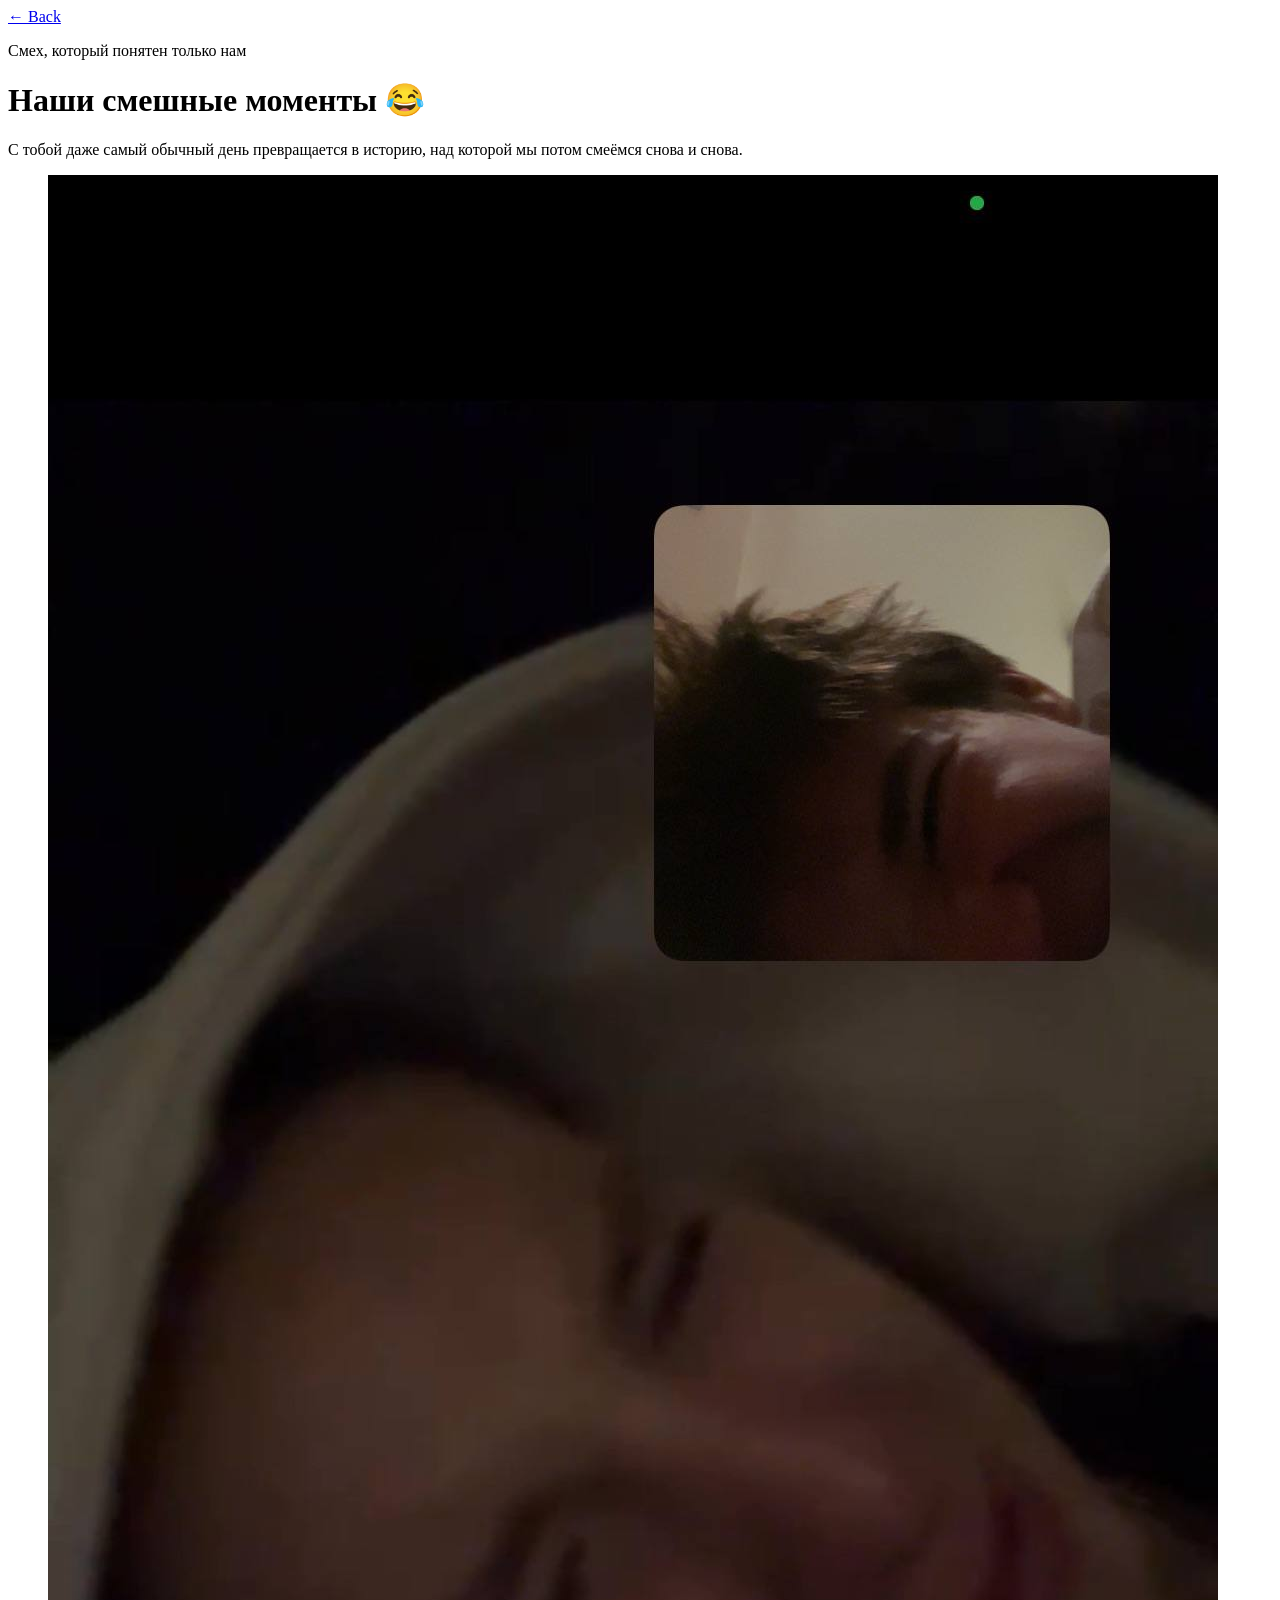
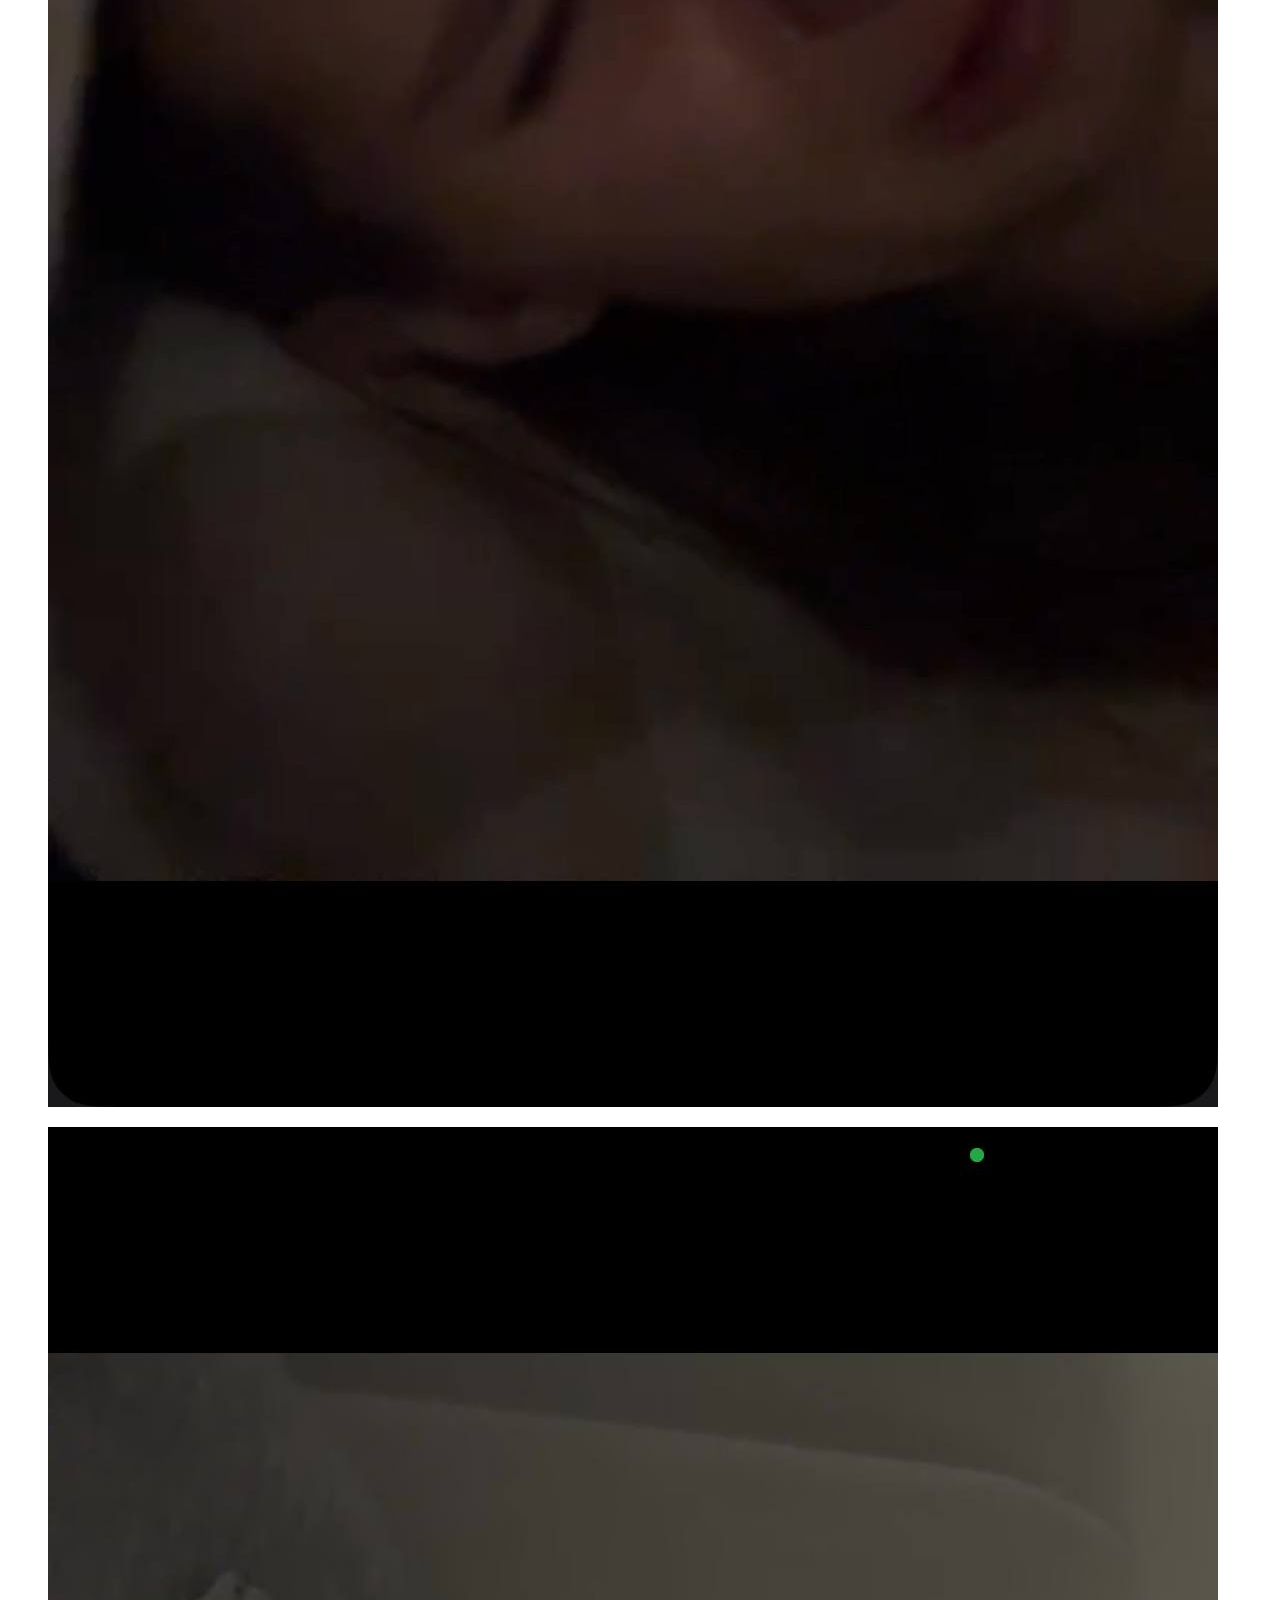
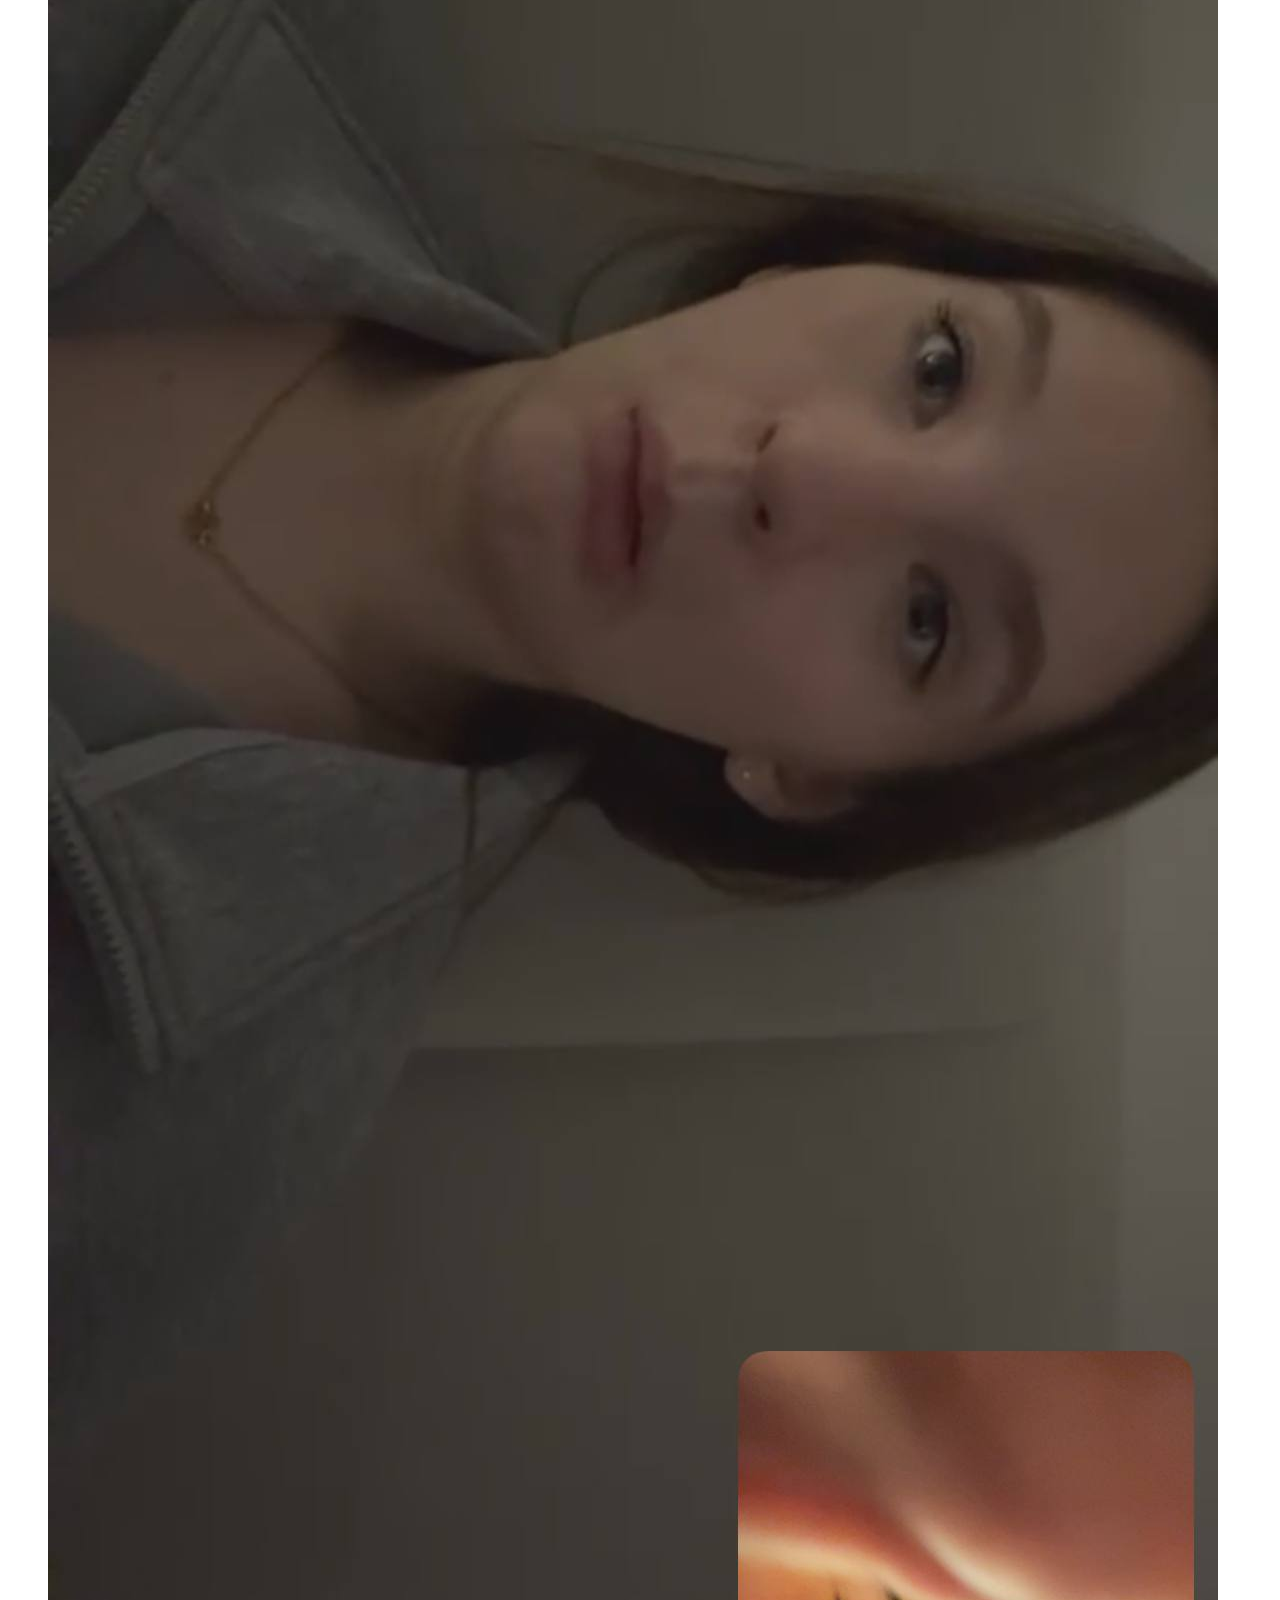
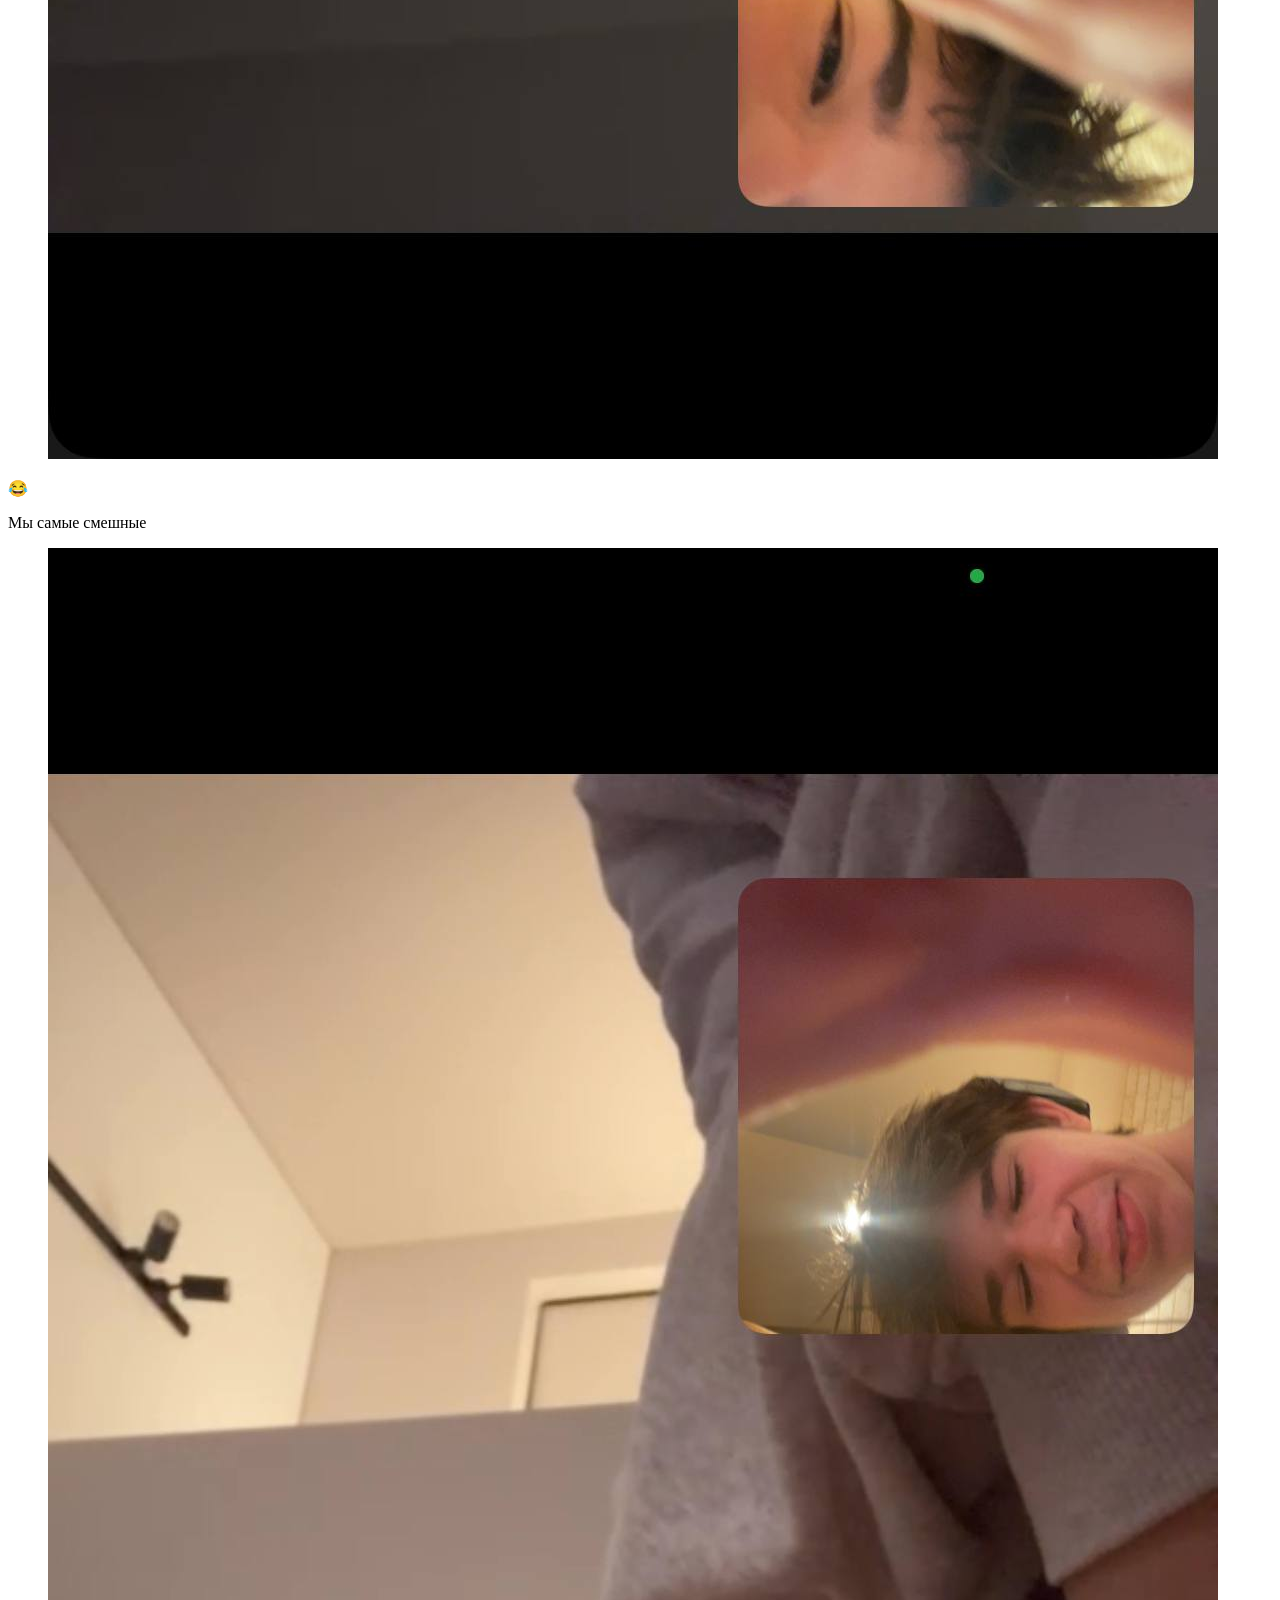
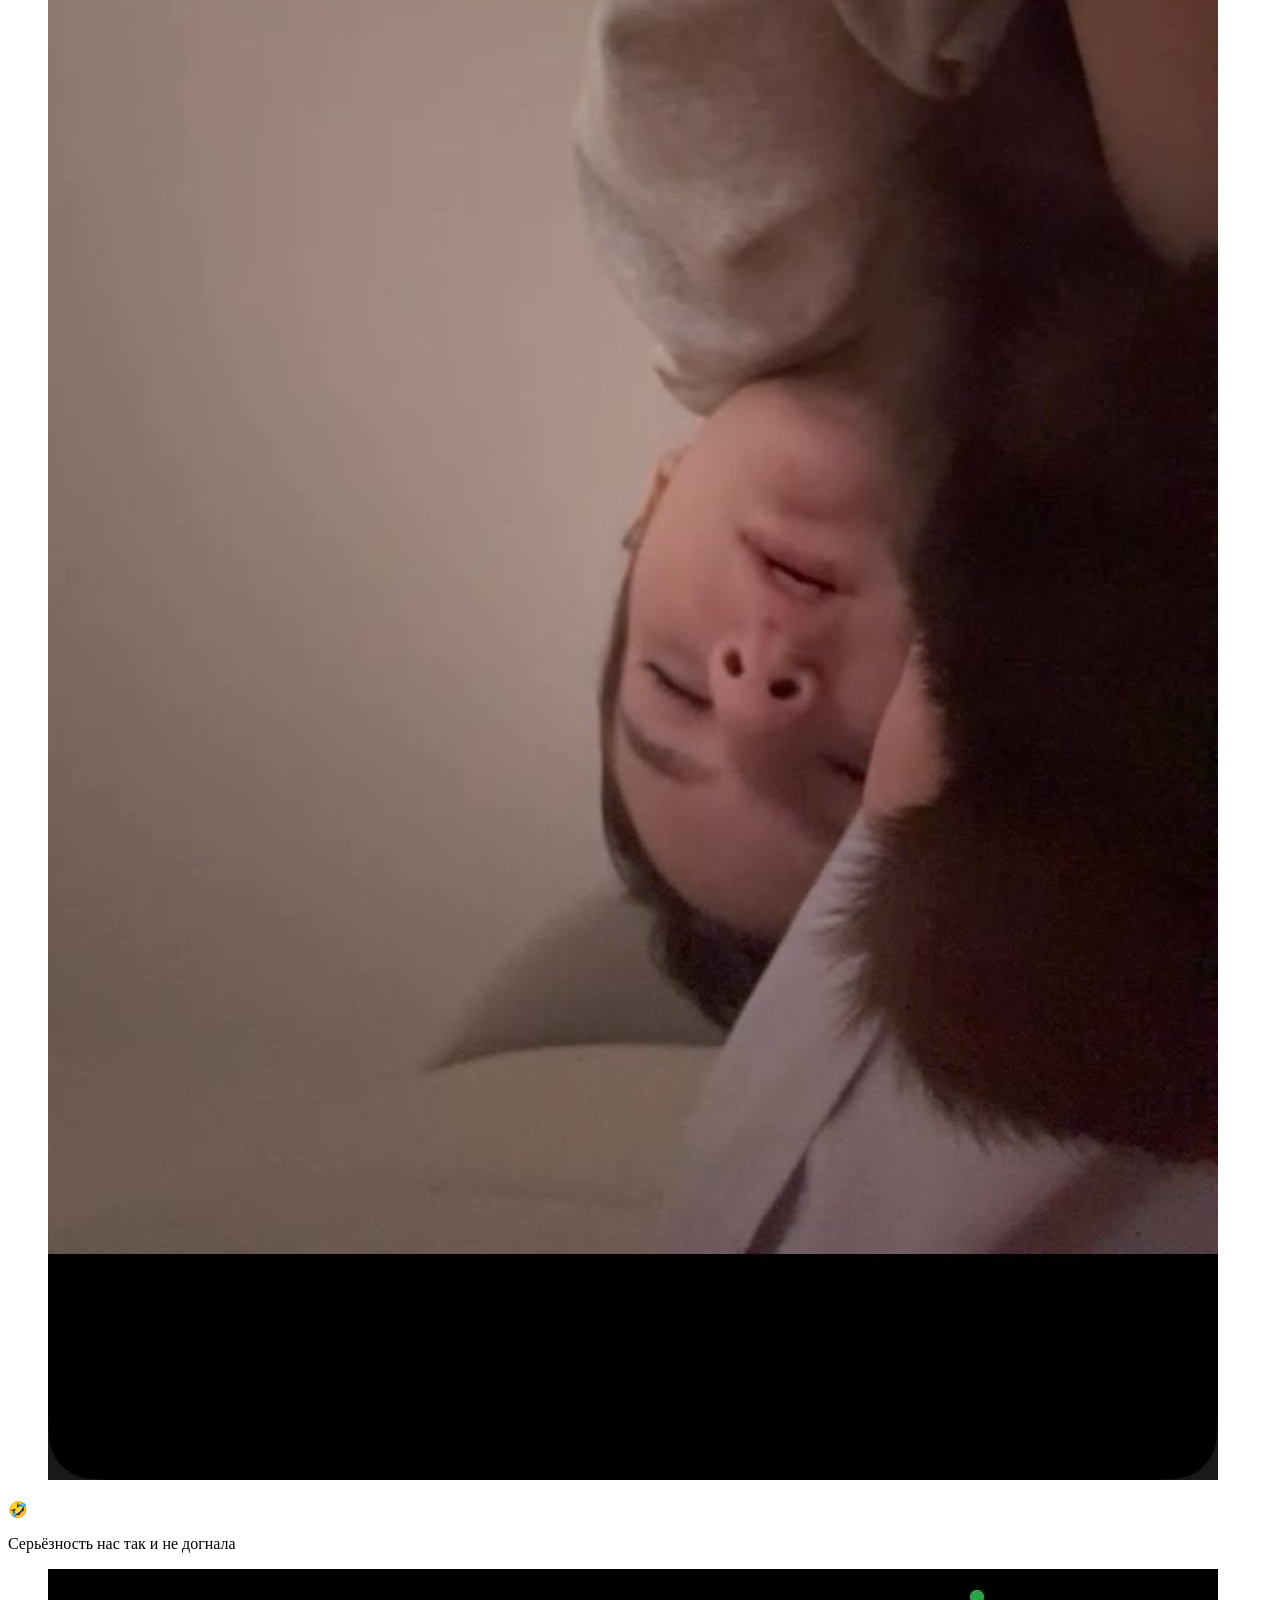
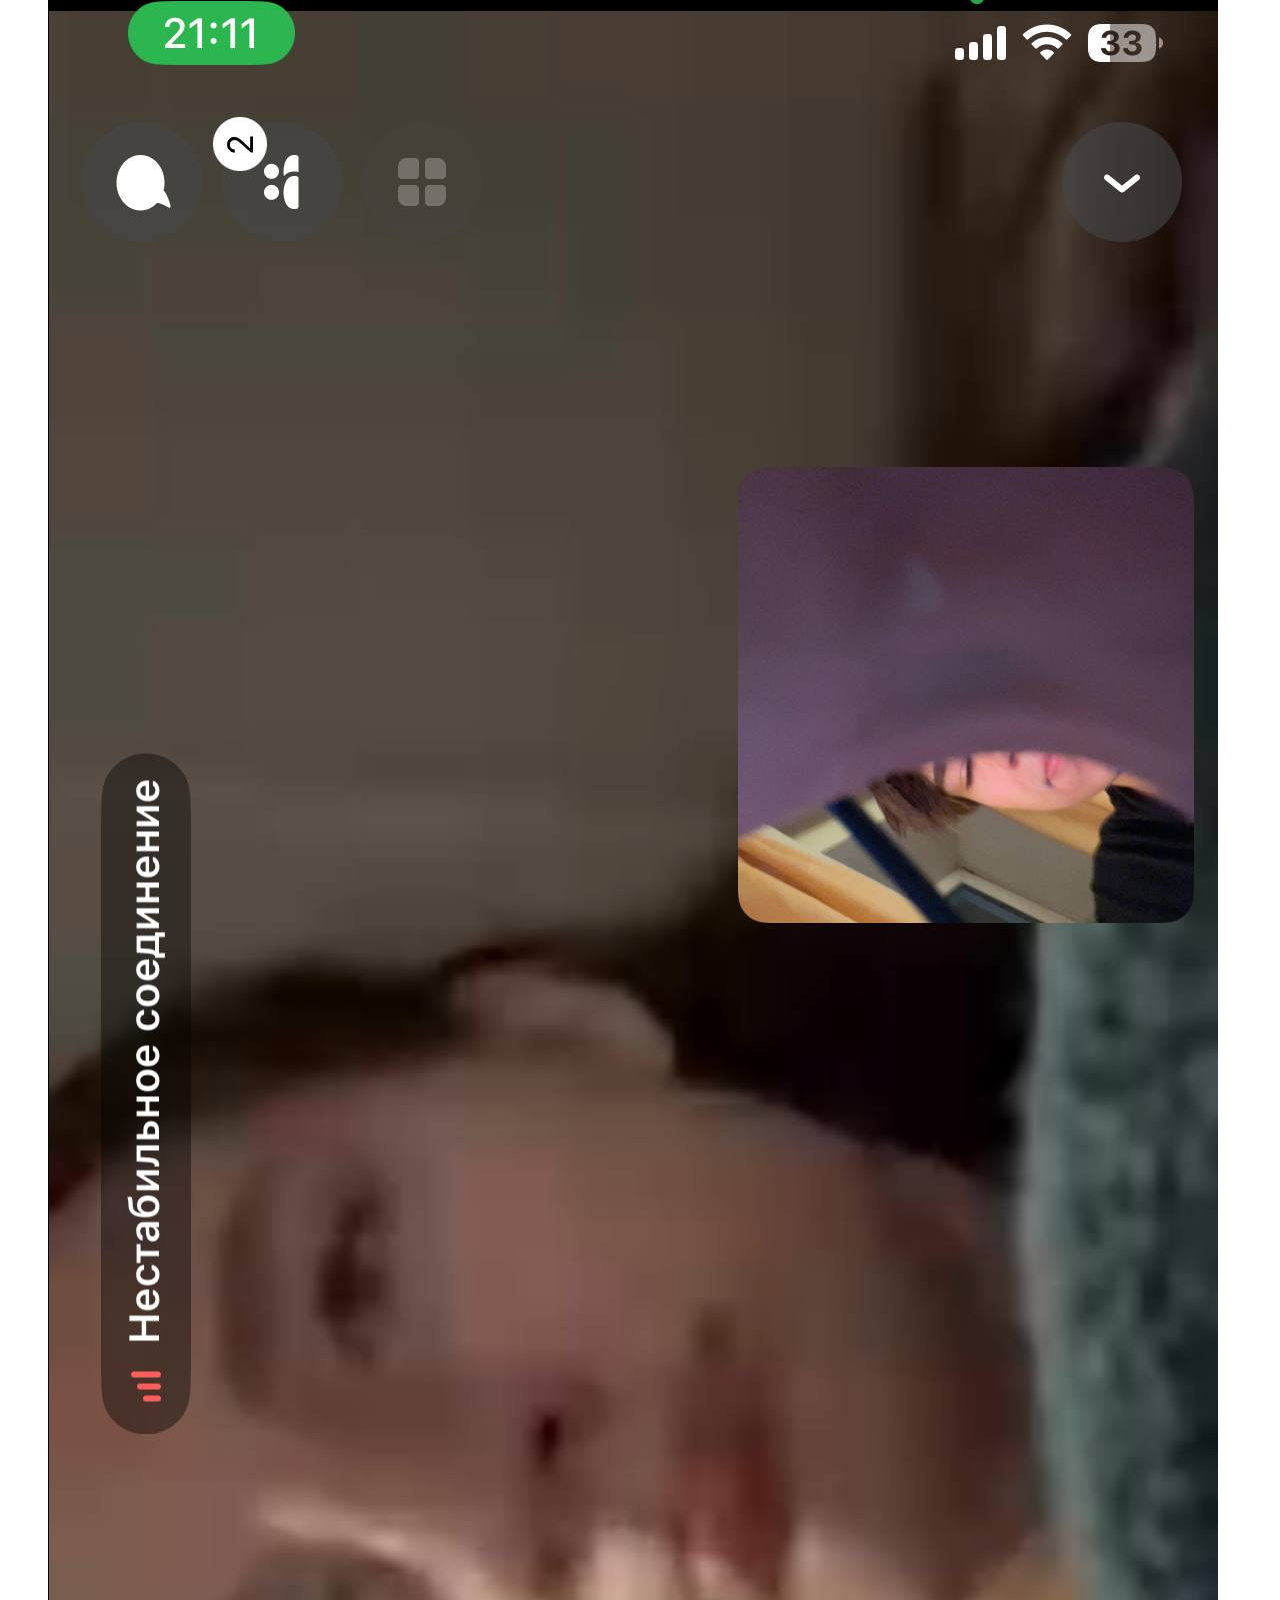
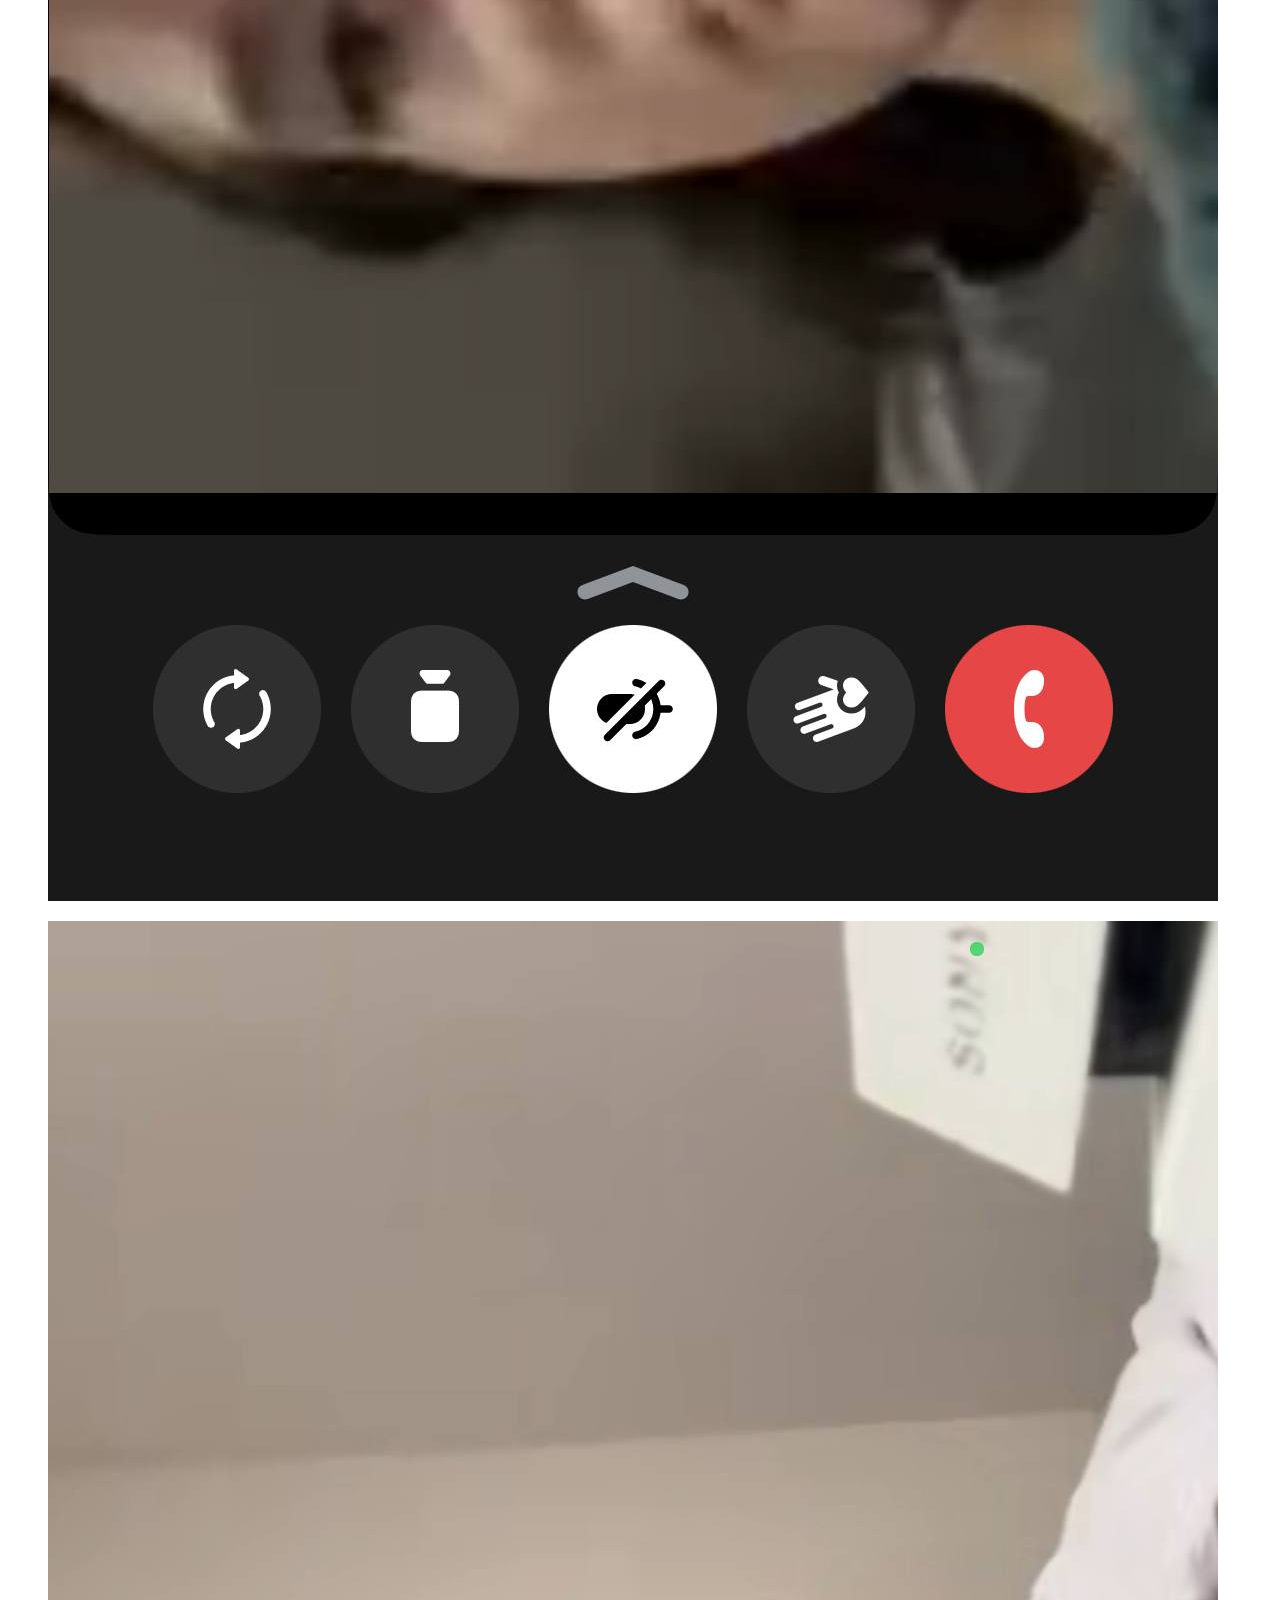
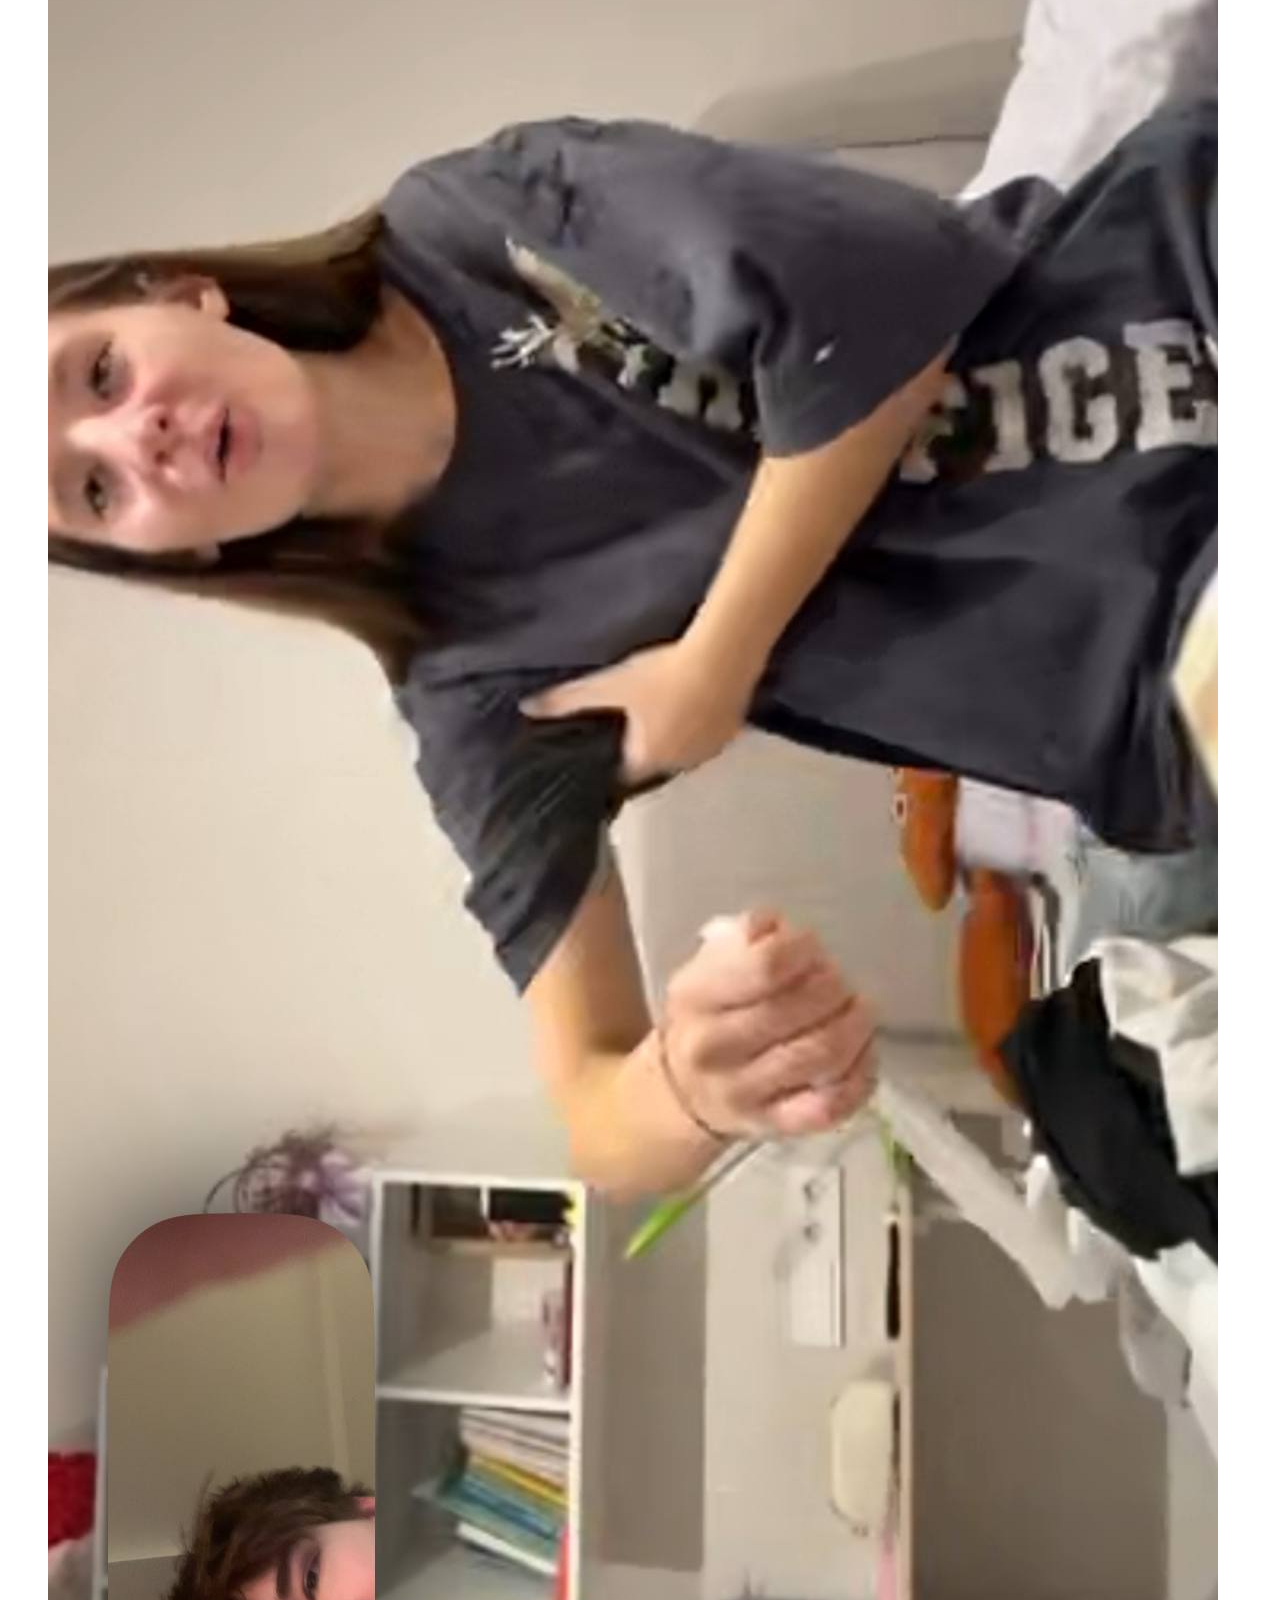
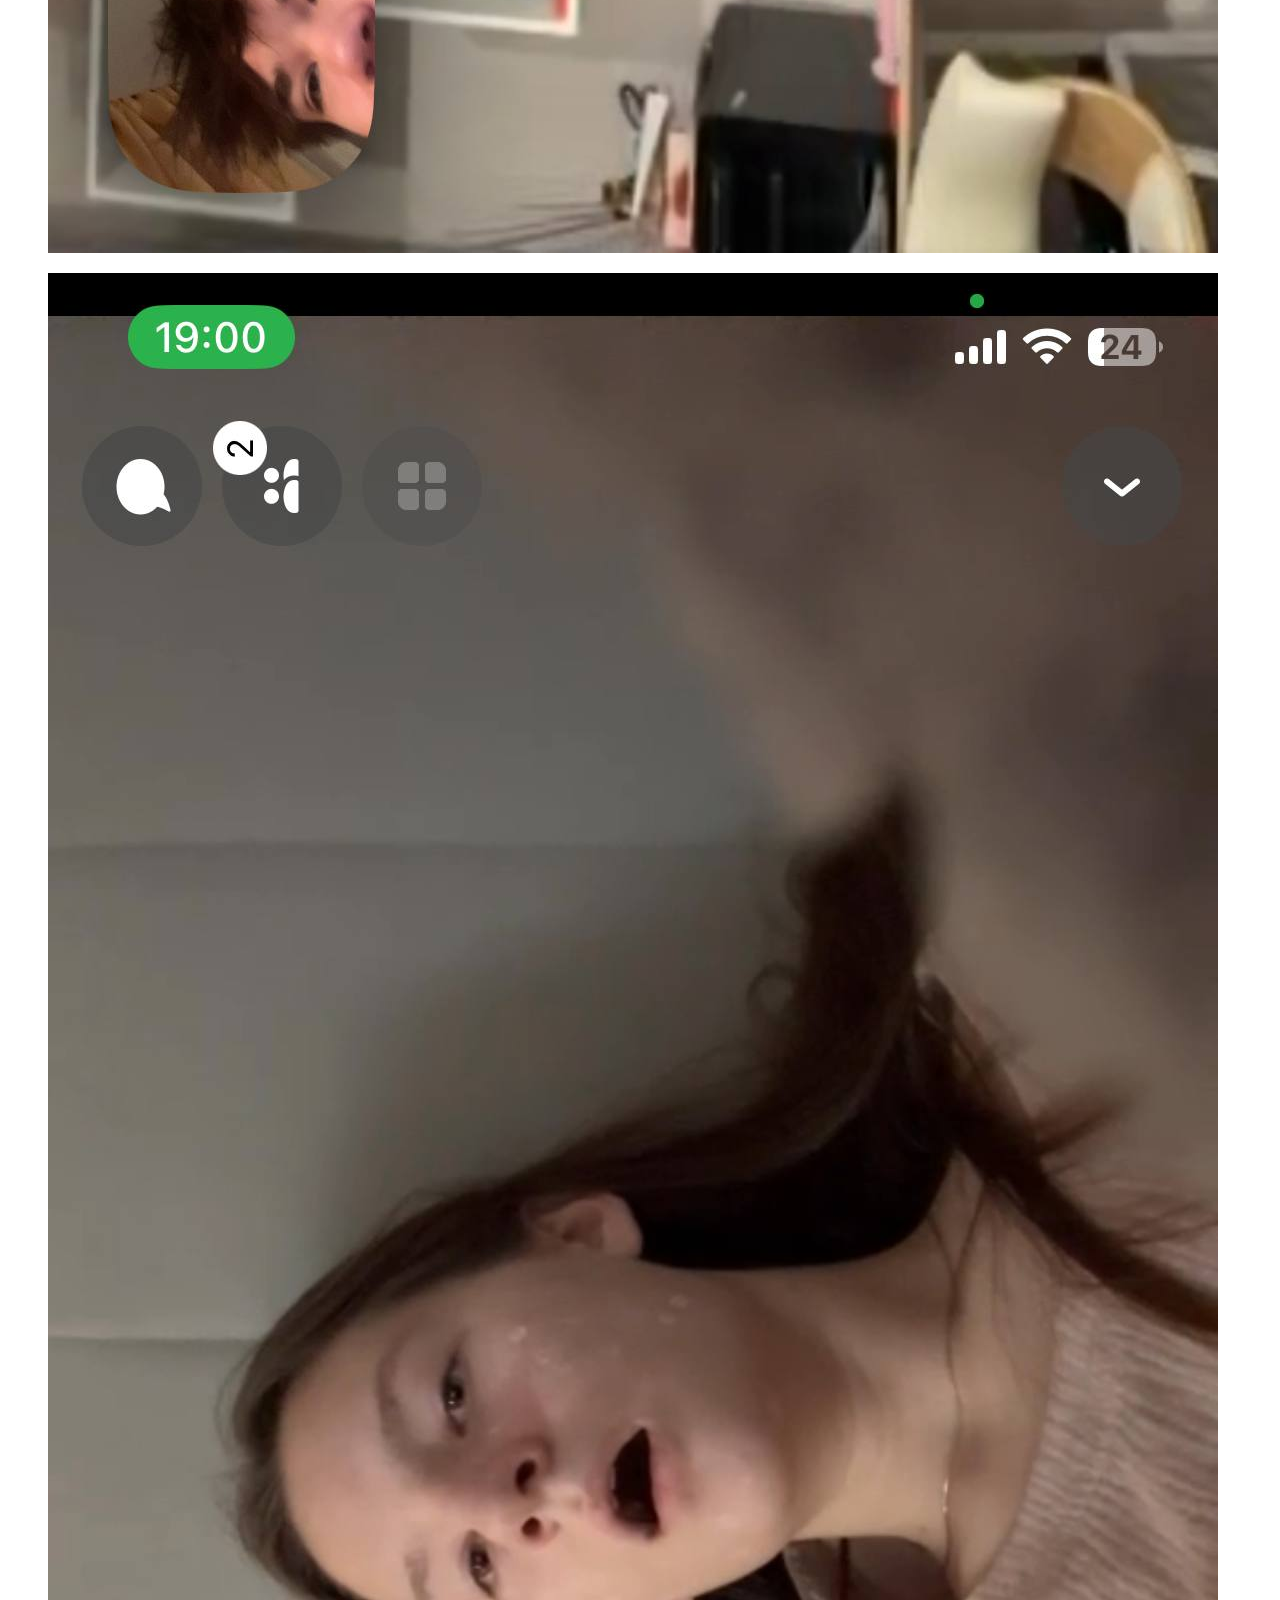
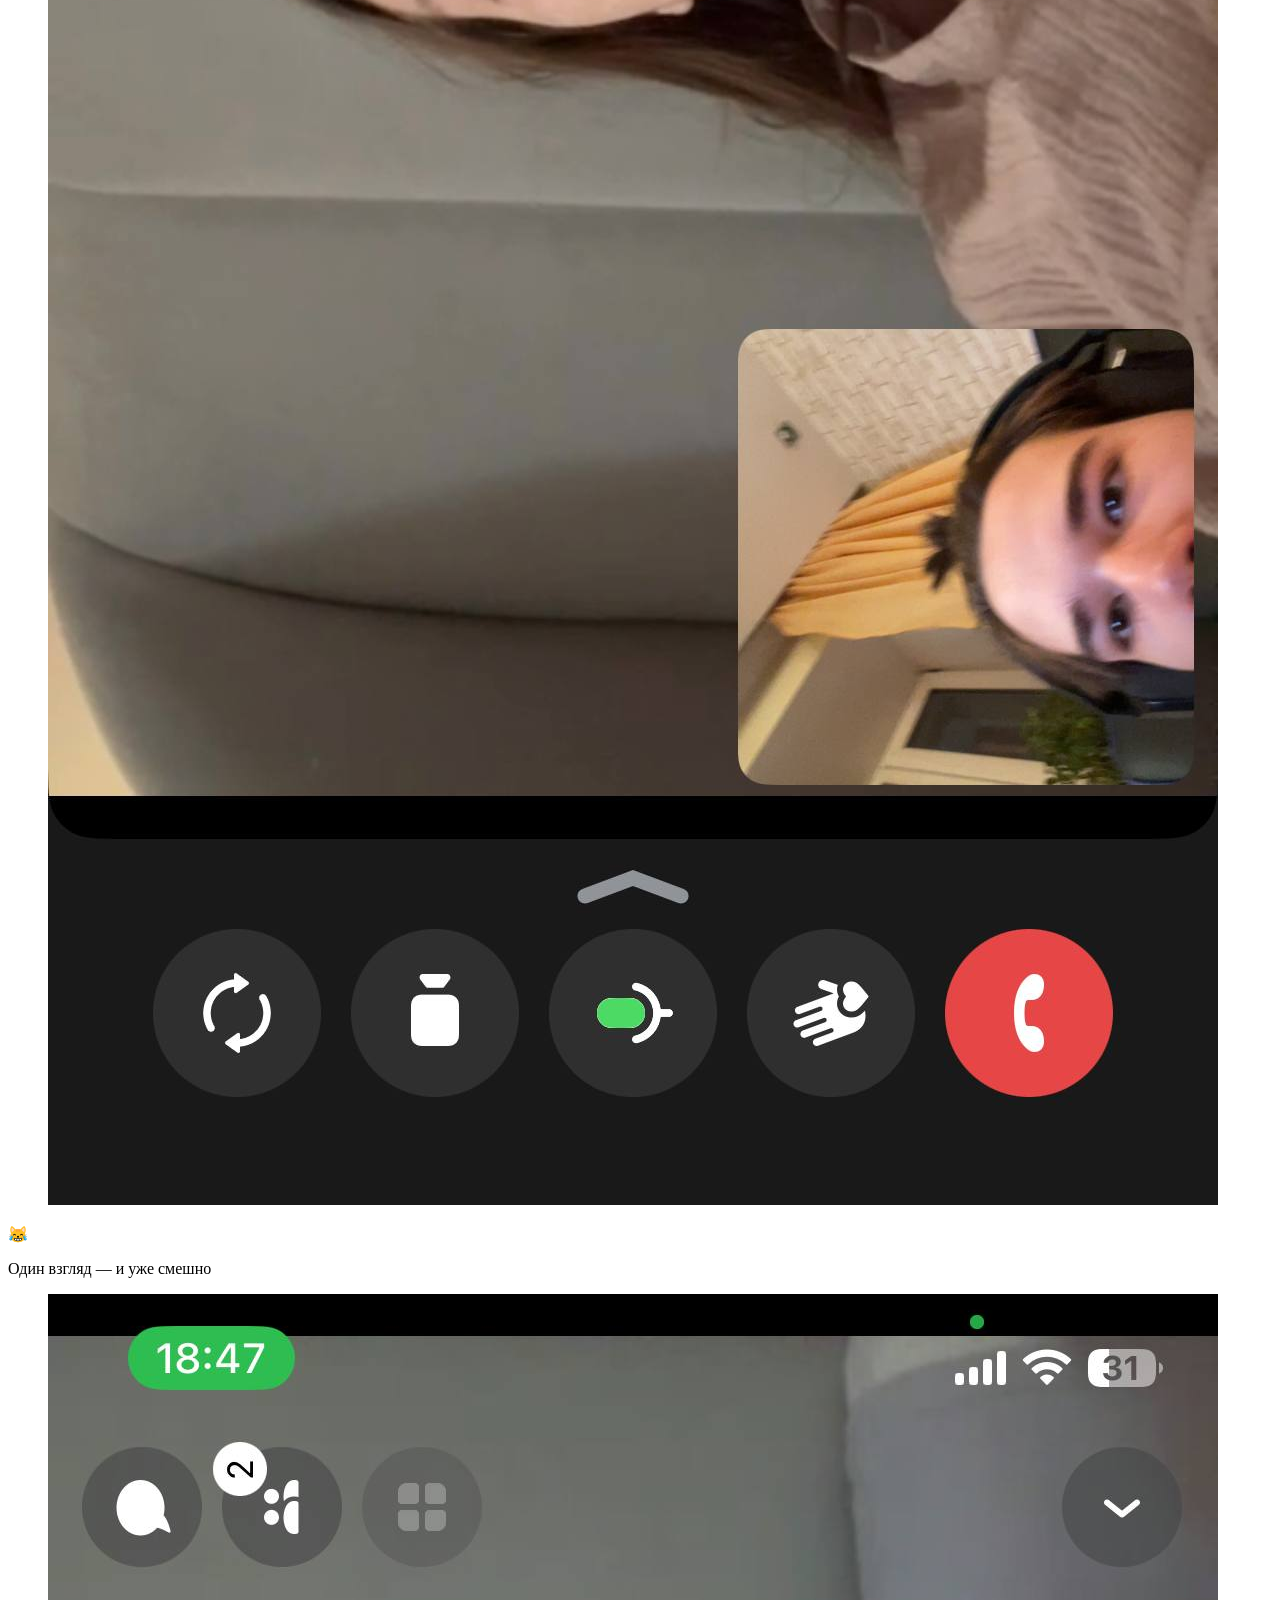
==== funny.html @ d036894e "Add funny moments page" ====
<!DOCTYPE html>
<html lang="ru">
<head>
  <meta charset="UTF-8" />
  <meta name="viewport" content="width=device-width, initial-scale=1.0" />
  <title>Наши смешные моменты 😂</title>
  <link rel="stylesheet" href="funny.css" />
</head>
<body>
  <a class="back-button" href="history.html" aria-label="Вернуться к нашей истории">← Back</a>

  <main class="funny-page">
    <header class="hero">
      <p class="eyebrow">Смех, который понятен только нам</p>
      <h1>Наши смешные моменты 😂</h1>
      <p>С тобой даже самый обычный день превращается в историю, над которой мы потом смеёмся снова и снова.</p>
    </header>

    <section class="moments-grid" aria-label="Фотографии наших смешных моментов">
      <figure class="photo-card tilt-left"><div class="photo-frame"><img src="S1.jpg" alt="Наш смешной момент 1" loading="lazy" /></div></figure>
      <figure class="photo-card tilt-right"><div class="photo-frame"><img src="S2.jpg" alt="Наш смешной момент 2" loading="lazy" /></div></figure>
      <div class="laugh-note"><span aria-hidden="true">😂</span><p>Мы самые смешные</p></div>

      <figure class="photo-card"><div class="photo-frame"><img src="S3.jpg" alt="Наш смешной момент 3" loading="lazy" /></div></figure>
      <div class="laugh-note pink"><span aria-hidden="true">🤣</span><p>Серьёзность нас так и не догнала</p></div>
      <figure class="photo-card tilt-left"><div class="photo-frame"><img src="S4.jpg" alt="Наш смешной момент 4" loading="lazy" /></div></figure>

      <figure class="photo-card tilt-right"><div class="photo-frame"><img src="S5.jpg" alt="Наш смешной момент 5" loading="lazy" /></div></figure>
      <figure class="photo-card"><div class="photo-frame"><img src="S6.jpg" alt="Наш смешной момент 6" loading="lazy" /></div></figure>
      <div class="laugh-note"><span aria-hidden="true">😹</span><p>Один взгляд — и уже смешно</p></div>

      <figure class="photo-card tilt-left"><div class="photo-frame"><img src="S7.jpg" alt="Наш смешной момент 7" loading="lazy" /></div></figure>
      <div class="laugh-note pink"><span aria-hidden="true">😂</span><p>Наш талант — превращать всё в прикол</p></div>
      <figure class="photo-card tilt-right"><div class="photo-frame"><img src="S8.jpg" alt="Наш смешной момент 8" loading="lazy" /></div></figure>

      <figure class="photo-card"><div class="photo-frame"><img src="S9.jpg" alt="Наш смешной момент 9" loading="lazy" /></div></figure>
      <figure class="photo-card tilt-left"><div class="photo-frame"><img src="S10.jpg" alt="Наш смешной момент 10" loading="lazy" /></div></figure>
      <div class="laugh-note"><span aria-hidden="true">🤣</span><p>Вместе смеяться ещё веселее</p></div>

      <figure class="photo-card tilt-right"><div class="photo-frame"><img src="S11.jpg" alt="Наш смешной момент 11" loading="lazy" /></div></figure>
      <div class="laugh-note pink"><span aria-hidden="true">😄</span><p>Нормальные фотографии? Не слышали</p></div>
      <figure class="photo-card"><div class="photo-frame"><img src="S12.jpg" alt="Наш смешной момент 12" loading="lazy" /></div></figure>

      <figure class="photo-card tilt-left"><div class="photo-frame"><img src="S13.jpg" alt="Наш смешной момент 13" loading="lazy" /></div></figure>
      <figure class="photo-card tilt-right"><div class="photo-frame"><img src="S14.jpg" alt="Наш смешной момент 14" loading="lazy" /></div></figure>
      <div class="laugh-note final-note"><span aria-hidden="true">🥰</span><p>С тобой каждый день веселее</p></div>
    </section>
  </main>
</body>
</html>
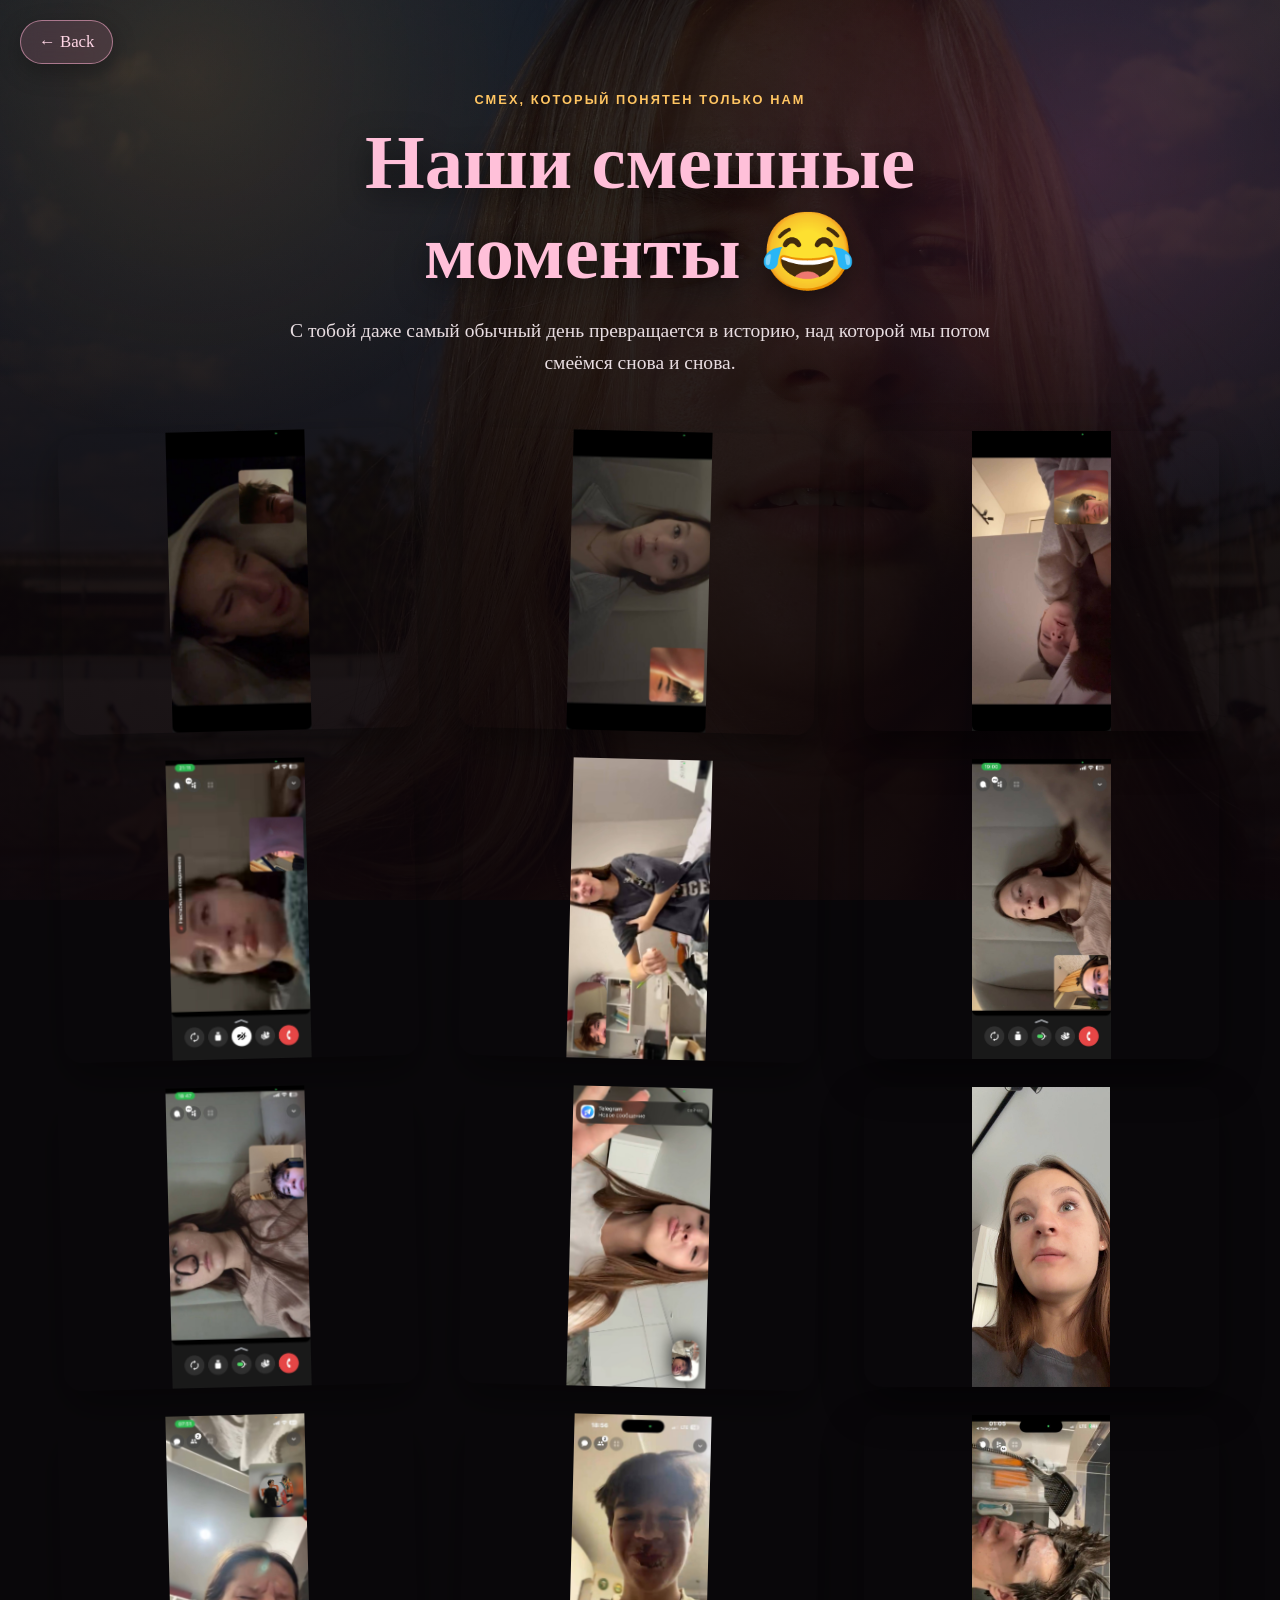
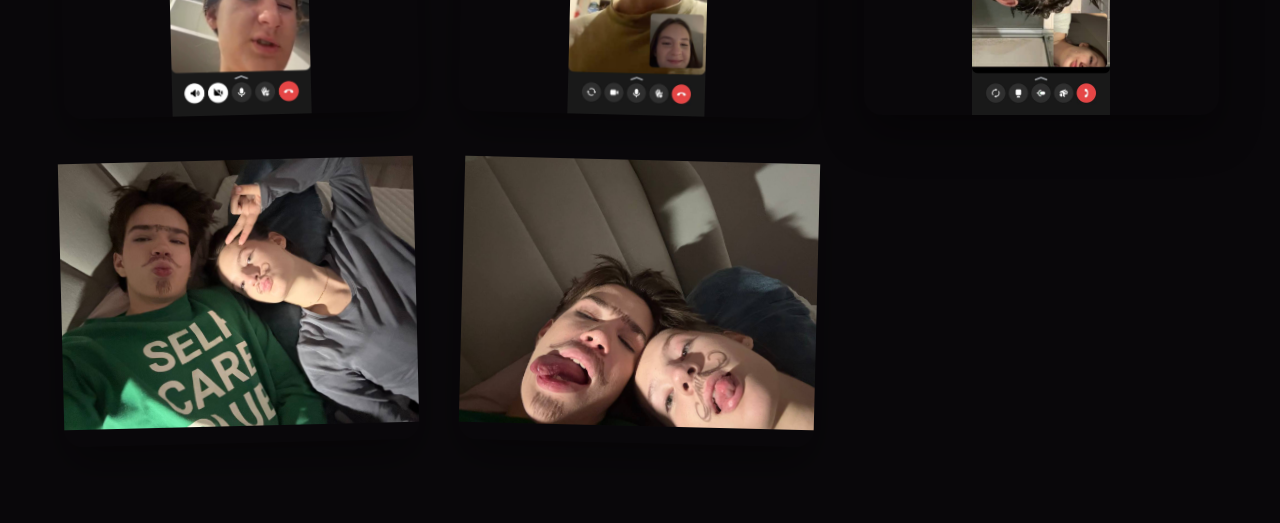
==== commit 0587235c: "Remove emojis and captions from funny gallery" ====
--- a/funny.html
+++ b/funny.html
@@ -19,31 +19,24 @@
     <section class="moments-grid" aria-label="Фотографии наших смешных моментов">
       <figure class="photo-card tilt-left"><div class="photo-frame"><img src="S1.jpg" alt="Наш смешной момент 1" loading="lazy" /></div></figure>
       <figure class="photo-card tilt-right"><div class="photo-frame"><img src="S2.jpg" alt="Наш смешной момент 2" loading="lazy" /></div></figure>
-      <div class="laugh-note"><span aria-hidden="true">😂</span><p>Мы самые смешные</p></div>
 
       <figure class="photo-card"><div class="photo-frame"><img src="S3.jpg" alt="Наш смешной момент 3" loading="lazy" /></div></figure>
-      <div class="laugh-note pink"><span aria-hidden="true">🤣</span><p>Серьёзность нас так и не догнала</p></div>
       <figure class="photo-card tilt-left"><div class="photo-frame"><img src="S4.jpg" alt="Наш смешной момент 4" loading="lazy" /></div></figure>
 
       <figure class="photo-card tilt-right"><div class="photo-frame"><img src="S5.jpg" alt="Наш смешной момент 5" loading="lazy" /></div></figure>
       <figure class="photo-card"><div class="photo-frame"><img src="S6.jpg" alt="Наш смешной момент 6" loading="lazy" /></div></figure>
-      <div class="laugh-note"><span aria-hidden="true">😹</span><p>Один взгляд — и уже смешно</p></div>
 
       <figure class="photo-card tilt-left"><div class="photo-frame"><img src="S7.jpg" alt="Наш смешной момент 7" loading="lazy" /></div></figure>
-      <div class="laugh-note pink"><span aria-hidden="true">😂</span><p>Наш талант — превращать всё в прикол</p></div>
       <figure class="photo-card tilt-right"><div class="photo-frame"><img src="S8.jpg" alt="Наш смешной момент 8" loading="lazy" /></div></figure>
 
       <figure class="photo-card"><div class="photo-frame"><img src="S9.jpg" alt="Наш смешной момент 9" loading="lazy" /></div></figure>
       <figure class="photo-card tilt-left"><div class="photo-frame"><img src="S10.jpg" alt="Наш смешной момент 10" loading="lazy" /></div></figure>
-      <div class="laugh-note"><span aria-hidden="true">🤣</span><p>Вместе смеяться ещё веселее</p></div>
 
       <figure class="photo-card tilt-right"><div class="photo-frame"><img src="S11.jpg" alt="Наш смешной момент 11" loading="lazy" /></div></figure>
-      <div class="laugh-note pink"><span aria-hidden="true">😄</span><p>Нормальные фотографии? Не слышали</p></div>
       <figure class="photo-card"><div class="photo-frame"><img src="S12.jpg" alt="Наш смешной момент 12" loading="lazy" /></div></figure>
 
       <figure class="photo-card tilt-left"><div class="photo-frame"><img src="S13.jpg" alt="Наш смешной момент 13" loading="lazy" /></div></figure>
       <figure class="photo-card tilt-right"><div class="photo-frame"><img src="S14.jpg" alt="Наш смешной момент 14" loading="lazy" /></div></figure>
-      <div class="laugh-note final-note"><span aria-hidden="true">🥰</span><p>С тобой каждый день веселее</p></div>
     </section>
   </main>
 </body>
--- a/funny.css
+++ b/funny.css
@@ -0,0 +1,106 @@
+*{box-sizing:border-box}
+
+:root{color-scheme:dark;--pink:#ff9fc4;--paper:#fff6f0}
+
+body{
+  margin:0;
+  min-width:320px;
+  min-height:100vh;
+  color:#fff;
+  font-family:Georgia,serif;
+  background:#09070a;
+}
+
+body::before{
+  content:"";
+  position:fixed;
+  inset:0;
+  z-index:-2;
+  background:
+    linear-gradient(rgba(8,6,8,.82),rgba(12,5,9,.96)),
+    url('./funny.jpg') center/cover no-repeat;
+}
+
+body::after{
+  content:"";
+  position:fixed;
+  inset:0;
+  z-index:-1;
+  background:
+    radial-gradient(circle at 15% 8%,rgba(255,185,80,.13),transparent 27%),
+    radial-gradient(circle at 85% 18%,rgba(255,105,168,.16),transparent 30%);
+  pointer-events:none;
+}
+
+.back-button{
+  position:fixed;
+  top:calc(20px + env(safe-area-inset-top));
+  left:calc(20px + env(safe-area-inset-left));
+  z-index:20;
+  display:inline-flex;
+  align-items:center;
+  min-height:44px;
+  padding:10px 18px;
+  color:#ffd6e6;
+  background:rgba(255,159,196,.14);
+  border:1px solid rgba(255,176,208,.55);
+  border-radius:999px;
+  box-shadow:0 8px 24px rgba(0,0,0,.28);
+  text-decoration:none;
+  font-size:1.05rem;
+  backdrop-filter:blur(10px);
+  -webkit-backdrop-filter:blur(10px);
+  transition:transform .25s ease,background .25s ease;
+}
+
+.back-button:hover{transform:translateY(-2px);background:rgba(255,159,196,.28)}
+.back-button:focus-visible{outline:2px solid #ffb0d0;outline-offset:4px}
+
+.funny-page{width:min(1180px,calc(100% - 36px));margin:auto;padding:92px 0 80px}
+
+.hero{max-width:820px;margin:0 auto 52px;text-align:center;animation:appear .9s ease both}
+.eyebrow{margin:0 0 12px;color:#ffc562;font:700 .8rem Arial,sans-serif;letter-spacing:.16em;text-transform:uppercase}
+h1{margin:0;color:#ffc0d9;font-size:clamp(2.45rem,6vw,4.8rem);text-shadow:0 8px 30px rgba(0,0,0,.55)}
+.hero>p:last-child{max-width:700px;margin:18px auto 0;color:#e8dde1;font-size:clamp(1rem,2.5vw,1.22rem);line-height:1.65}
+
+.moments-grid{
+  display:grid;
+  grid-template-columns:repeat(3,minmax(0,1fr));
+  align-items:center;
+  gap:28px 24px;
+}
+
+.photo-card{
+  width:100%;
+  max-width:355px;
+  margin:0 auto;
+  padding:0;
+  background:transparent;
+  border-radius:18px;
+  box-shadow:0 18px 42px rgba(0,0,0,.4);
+  transition:transform .3s ease,box-shadow .3s ease;
+  animation:appear .8s ease both;
+}
+
+.photo-card:hover{transform:translateY(-5px) rotate(0);box-shadow:0 24px 50px rgba(0,0,0,.52)}
+.photo-frame{display:flex;align-items:center;justify-content:center;width:100%;height:300px;overflow:hidden;background:transparent;border-radius:18px}
+.photo-frame img{display:block;width:100%;height:100%;object-fit:contain}
+.tilt-left{transform:rotate(-1.4deg)}
+.tilt-right{transform:rotate(1.4deg)}
+
+@keyframes appear{from{opacity:0;transform:translateY(22px)}to{opacity:1}}
+
+@media(max-width:900px){
+  .moments-grid{grid-template-columns:repeat(2,minmax(0,1fr))}
+}
+
+@media(max-width:620px){
+  .back-button{top:calc(12px + env(safe-area-inset-top));left:calc(12px + env(safe-area-inset-left));min-height:40px;padding:8px 14px;font-size:.95rem}
+  .funny-page{width:min(100% - 24px,430px);padding-top:82px}
+  .hero{margin-bottom:36px}
+  .moments-grid{grid-template-columns:1fr;gap:20px}
+  .photo-card{max-width:340px;transform:none}
+  .photo-frame{height:280px}
+}
+
+@media(prefers-reduced-motion:reduce){*,*::before,*::after{animation-duration:.01ms!important;transition-duration:.01ms!important}}
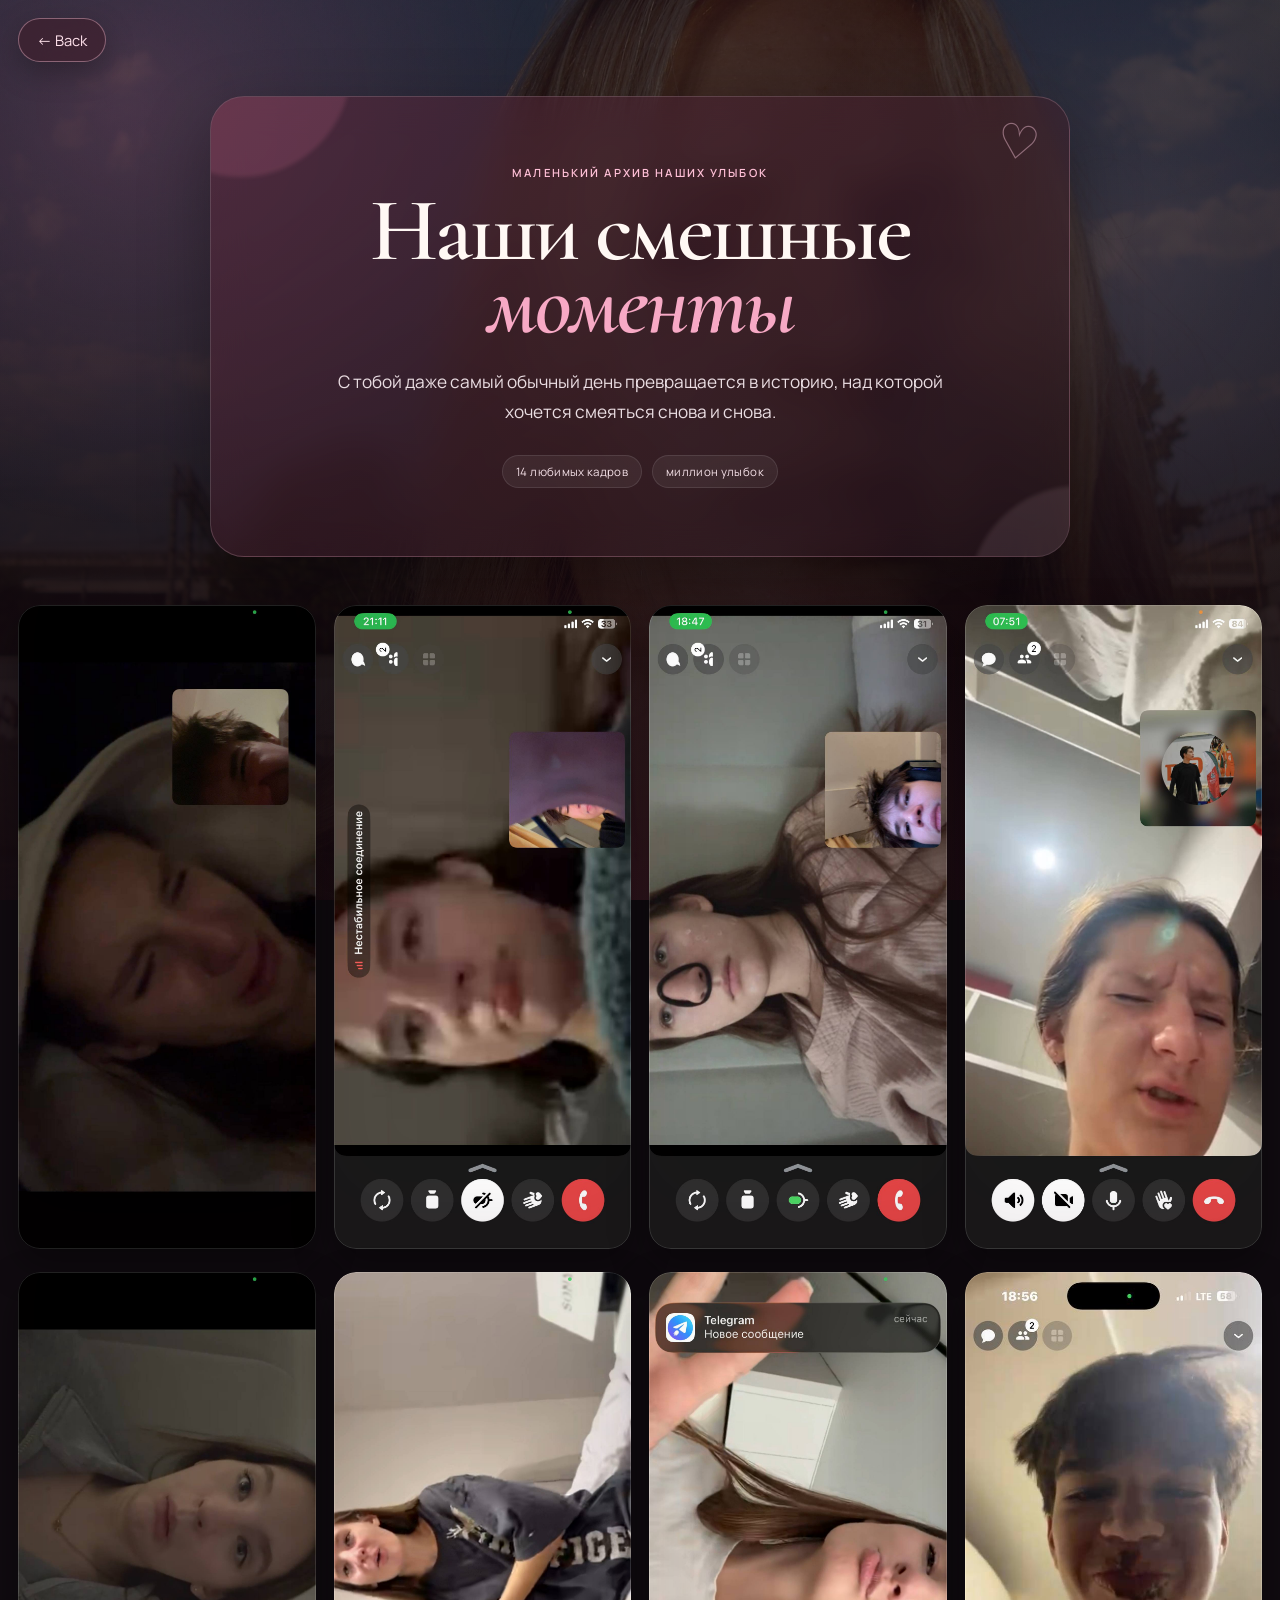
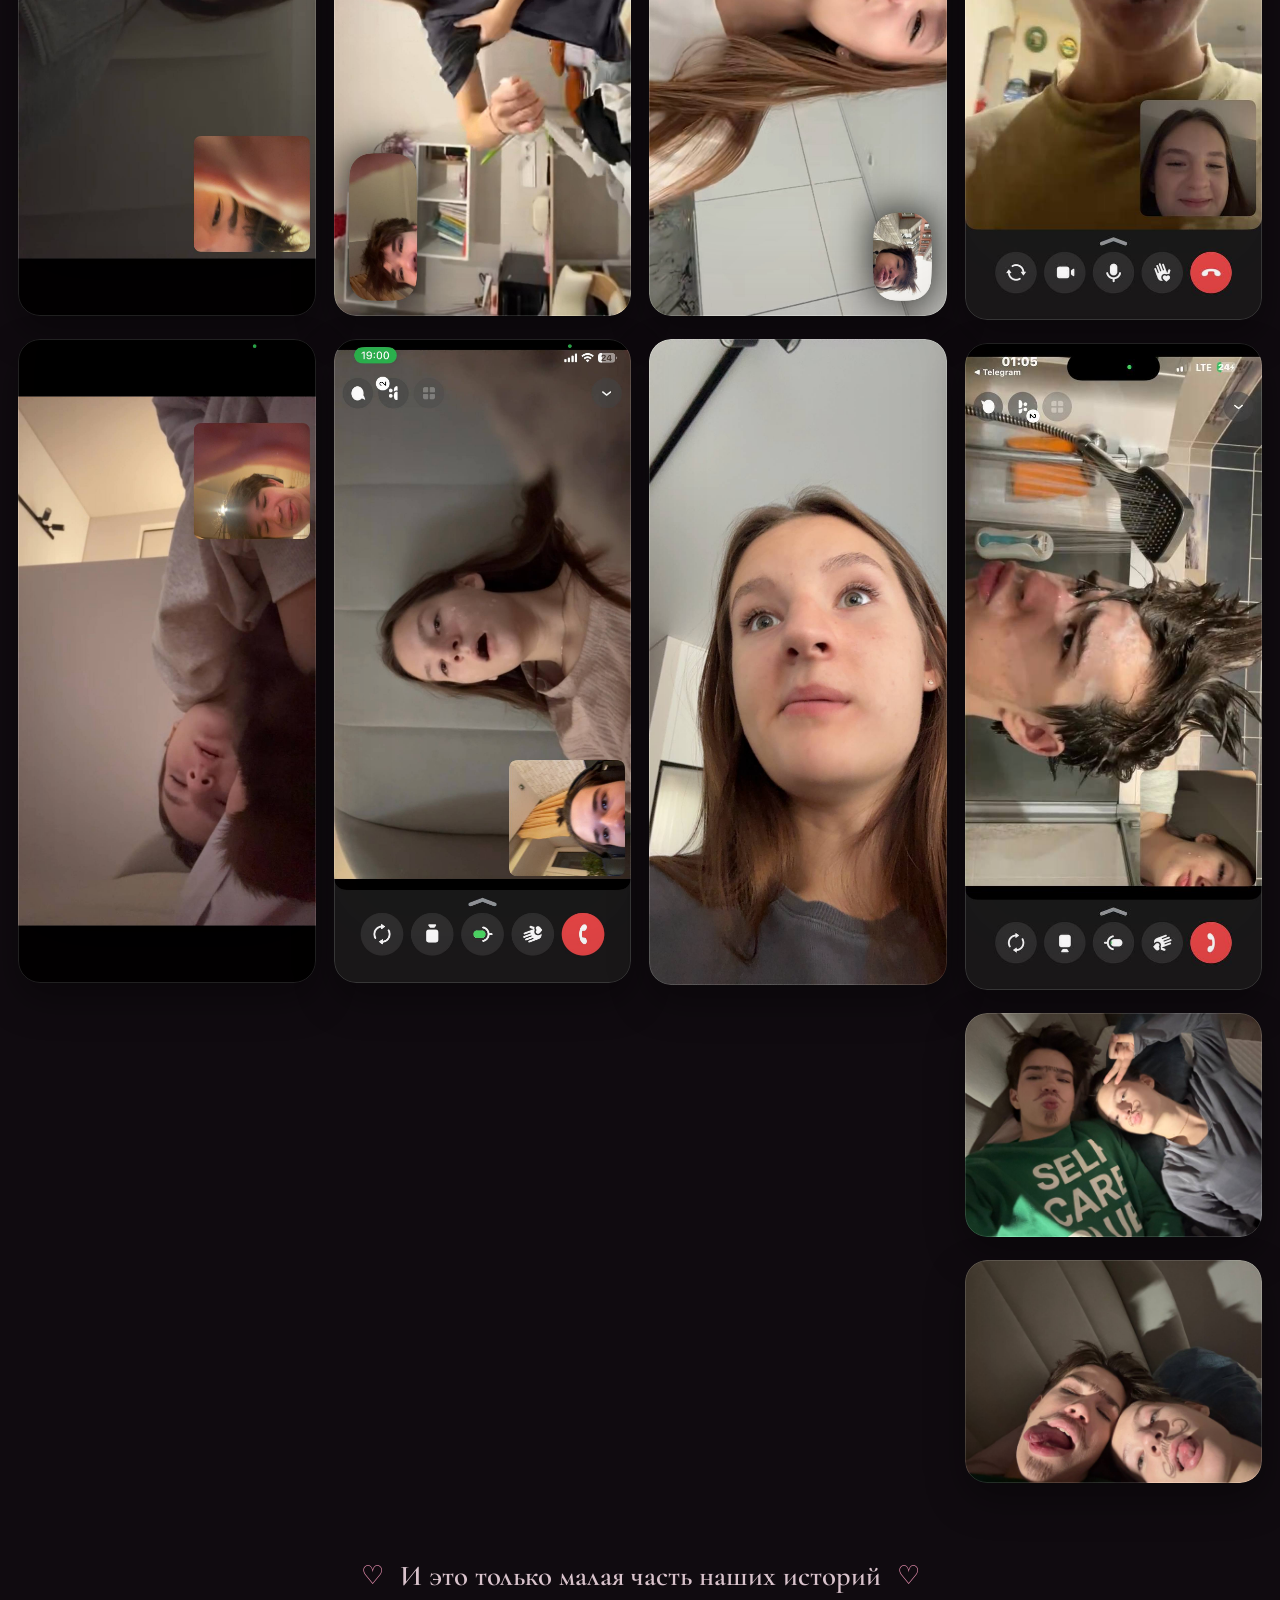
==== commit e688273c: "Обновить дизайн страницы смешных моментов" ====
--- a/funny.html
+++ b/funny.html
@@ -7,37 +7,49 @@
   <link rel="stylesheet" href="funny.css" />
 </head>
 <body>
+  <!-- Vercel redeploy: clean funny gallery -->
   <a class="back-button" href="history.html" aria-label="Вернуться к нашей истории">← Back</a>
 
   <main class="funny-page">
     <header class="hero">
-      <p class="eyebrow">Смех, который понятен только нам</p>
-      <h1>Наши смешные моменты 😂</h1>
-      <p>С тобой даже самый обычный день превращается в историю, над которой мы потом смеёмся снова и снова.</p>
+      <span class="hero-heart" aria-hidden="true">♡</span>
+      <p class="eyebrow">маленький архив наших улыбок</p>
+      <h1>Наши смешные<br /><em>моменты</em></h1>
+      <p class="hero-text">С тобой даже самый обычный день превращается в историю, над которой хочется смеяться снова и снова.</p>
+      <div class="hero-tags" aria-label="О нашей галерее">
+        <span>14 любимых кадров</span>
+        <span>миллион улыбок</span>
+      </div>
     </header>
 
     <section class="moments-grid" aria-label="Фотографии наших смешных моментов">
-      <figure class="photo-card tilt-left"><div class="photo-frame"><img src="S1.jpg" alt="Наш смешной момент 1" loading="lazy" /></div></figure>
-      <figure class="photo-card tilt-right"><div class="photo-frame"><img src="S2.jpg" alt="Наш смешной момент 2" loading="lazy" /></div></figure>
+      <figure class="photo-card"><img src="S1.jpg" alt="Наш смешной момент 1" loading="lazy" /></figure>
+      <figure class="photo-card"><img src="S2.jpg" alt="Наш смешной момент 2" loading="lazy" /></figure>
 
-      <figure class="photo-card"><div class="photo-frame"><img src="S3.jpg" alt="Наш смешной момент 3" loading="lazy" /></div></figure>
-      <figure class="photo-card tilt-left"><div class="photo-frame"><img src="S4.jpg" alt="Наш смешной момент 4" loading="lazy" /></div></figure>
+      <figure class="photo-card"><img src="S3.jpg" alt="Наш смешной момент 3" loading="lazy" /></figure>
+      <figure class="photo-card"><img src="S4.jpg" alt="Наш смешной момент 4" loading="lazy" /></figure>
 
-      <figure class="photo-card tilt-right"><div class="photo-frame"><img src="S5.jpg" alt="Наш смешной момент 5" loading="lazy" /></div></figure>
-      <figure class="photo-card"><div class="photo-frame"><img src="S6.jpg" alt="Наш смешной момент 6" loading="lazy" /></div></figure>
+      <figure class="photo-card"><img src="S5.jpg" alt="Наш смешной момент 5" loading="lazy" /></figure>
+      <figure class="photo-card"><img src="S6.jpg" alt="Наш смешной момент 6" loading="lazy" /></figure>
 
-      <figure class="photo-card tilt-left"><div class="photo-frame"><img src="S7.jpg" alt="Наш смешной момент 7" loading="lazy" /></div></figure>
-      <figure class="photo-card tilt-right"><div class="photo-frame"><img src="S8.jpg" alt="Наш смешной момент 8" loading="lazy" /></div></figure>
+      <figure class="photo-card"><img src="S7.jpg" alt="Наш смешной момент 7" loading="lazy" /></figure>
+      <figure class="photo-card"><img src="S8.jpg" alt="Наш смешной момент 8" loading="lazy" /></figure>
 
-      <figure class="photo-card"><div class="photo-frame"><img src="S9.jpg" alt="Наш смешной момент 9" loading="lazy" /></div></figure>
-      <figure class="photo-card tilt-left"><div class="photo-frame"><img src="S10.jpg" alt="Наш смешной момент 10" loading="lazy" /></div></figure>
+      <figure class="photo-card"><img src="S9.jpg" alt="Наш смешной момент 9" loading="lazy" /></figure>
+      <figure class="photo-card"><img src="S10.jpg" alt="Наш смешной момент 10" loading="lazy" /></figure>
 
-      <figure class="photo-card tilt-right"><div class="photo-frame"><img src="S11.jpg" alt="Наш смешной момент 11" loading="lazy" /></div></figure>
-      <figure class="photo-card"><div class="photo-frame"><img src="S12.jpg" alt="Наш смешной момент 12" loading="lazy" /></div></figure>
+      <figure class="photo-card"><img src="S11.jpg" alt="Наш смешной момент 11" loading="lazy" /></figure>
+      <figure class="photo-card"><img src="S12.jpg" alt="Наш смешной момент 12" loading="lazy" /></figure>
 
-      <figure class="photo-card tilt-left"><div class="photo-frame"><img src="S13.jpg" alt="Наш смешной момент 13" loading="lazy" /></div></figure>
-      <figure class="photo-card tilt-right"><div class="photo-frame"><img src="S14.jpg" alt="Наш смешной момент 14" loading="lazy" /></div></figure>
+      <figure class="photo-card"><img src="S13.jpg" alt="Наш смешной момент 13" loading="lazy" /></figure>
+      <figure class="photo-card"><img src="S14.jpg" alt="Наш смешной момент 14" loading="lazy" /></figure>
     </section>
+
+    <footer class="gallery-footer">
+      <span aria-hidden="true">♡</span>
+      <p>И это только малая часть наших историй</p>
+      <span aria-hidden="true">♡</span>
+    </footer>
   </main>
 </body>
 </html>
--- a/funny.css
+++ b/funny.css
@@ -1,14 +1,18 @@
+@import url('https://fonts.googleapis.com/css2?family=Cormorant+Garamond:ital,wght@0,600;1,600&family=Manrope:wght@400;500;600&display=swap');
+
 *{box-sizing:border-box}
 
-:root{color-scheme:dark;--pink:#ff9fc4;--paper:#fff6f0}
+:root{color-scheme:dark;--rose:#f7a9c5;--cream:#fff8f4}
+
+html{scroll-behavior:smooth}
 
 body{
   margin:0;
   min-width:320px;
   min-height:100vh;
   color:#fff;
-  font-family:Georgia,serif;
-  background:#09070a;
+  font-family:'Manrope',sans-serif;
+  background:#100b10;
 }
 
 body::before{
@@ -17,7 +21,7 @@
   inset:0;
   z-index:-2;
   background:
-    linear-gradient(rgba(8,6,8,.82),rgba(12,5,9,.96)),
+    linear-gradient(180deg,rgba(16,9,14,.76),rgba(20,9,15,.96)),
     url('./funny.jpg') center/cover no-repeat;
 }
 
@@ -26,81 +30,125 @@
   position:fixed;
   inset:0;
   z-index:-1;
+  pointer-events:none;
   background:
-    radial-gradient(circle at 15% 8%,rgba(255,185,80,.13),transparent 27%),
-    radial-gradient(circle at 85% 18%,rgba(255,105,168,.16),transparent 30%);
-  pointer-events:none;
+    radial-gradient(circle at 10% 12%,rgba(242,126,169,.19),transparent 30%),
+    radial-gradient(circle at 88% 30%,rgba(255,210,225,.1),transparent 28%),
+    radial-gradient(circle at 52% 100%,rgba(175,65,105,.14),transparent 36%);
 }
 
 .back-button{
   position:fixed;
-  top:calc(20px + env(safe-area-inset-top));
-  left:calc(20px + env(safe-area-inset-left));
+  top:calc(18px + env(safe-area-inset-top));
+  left:calc(18px + env(safe-area-inset-left));
   z-index:20;
   display:inline-flex;
   align-items:center;
   min-height:44px;
   padding:10px 18px;
-  color:#ffd6e6;
-  background:rgba(255,159,196,.14);
-  border:1px solid rgba(255,176,208,.55);
+  color:#ffe2ec;
+  background:rgba(62,29,43,.62);
+  border:1px solid rgba(255,195,216,.4);
   border-radius:999px;
-  box-shadow:0 8px 24px rgba(0,0,0,.28);
+  box-shadow:0 10px 30px rgba(0,0,0,.28);
   text-decoration:none;
-  font-size:1.05rem;
-  backdrop-filter:blur(10px);
-  -webkit-backdrop-filter:blur(10px);
-  transition:transform .25s ease,background .25s ease;
+  font-size:.92rem;
+  backdrop-filter:blur(16px);
+  -webkit-backdrop-filter:blur(16px);
+  transition:transform .25s ease,background .25s ease,border-color .25s ease;
 }
 
-.back-button:hover{transform:translateY(-2px);background:rgba(255,159,196,.28)}
-.back-button:focus-visible{outline:2px solid #ffb0d0;outline-offset:4px}
+.back-button:hover{transform:translateY(-2px);background:rgba(101,43,65,.72);border-color:rgba(255,195,216,.7)}
+.back-button:focus-visible{outline:2px solid #ffc1d8;outline-offset:4px}
 
-.funny-page{width:min(1180px,calc(100% - 36px));margin:auto;padding:92px 0 80px}
+.funny-page{width:min(1280px,calc(100% - 36px));margin:auto;padding:96px 0 84px}
 
-.hero{max-width:820px;margin:0 auto 52px;text-align:center;animation:appear .9s ease both}
-.eyebrow{margin:0 0 12px;color:#ffc562;font:700 .8rem Arial,sans-serif;letter-spacing:.16em;text-transform:uppercase}
-h1{margin:0;color:#ffc0d9;font-size:clamp(2.45rem,6vw,4.8rem);text-shadow:0 8px 30px rgba(0,0,0,.55)}
-.hero>p:last-child{max-width:700px;margin:18px auto 0;color:#e8dde1;font-size:clamp(1rem,2.5vw,1.22rem);line-height:1.65}
-
-.moments-grid{
-  display:grid;
-  grid-template-columns:repeat(3,minmax(0,1fr));
-  align-items:center;
-  gap:28px 24px;
-}
-
-.photo-card{
-  width:100%;
-  max-width:355px;
-  margin:0 auto;
-  padding:0;
-  background:transparent;
-  border-radius:18px;
-  box-shadow:0 18px 42px rgba(0,0,0,.4);
-  transition:transform .3s ease,box-shadow .3s ease;
+.hero{
+  position:relative;
+  width:min(860px,100%);
+  margin:0 auto 48px;
+  padding:clamp(34px,6vw,68px) clamp(24px,7vw,78px);
+  overflow:hidden;
+  text-align:center;
+  background:linear-gradient(145deg,rgba(89,39,59,.58),rgba(36,22,30,.5));
+  border:1px solid rgba(255,205,222,.2);
+  border-radius:34px;
+  box-shadow:0 26px 70px rgba(0,0,0,.32);
+  backdrop-filter:blur(18px);
+  -webkit-backdrop-filter:blur(18px);
   animation:appear .8s ease both;
 }
 
-.photo-card:hover{transform:translateY(-5px) rotate(0);box-shadow:0 24px 50px rgba(0,0,0,.52)}
-.photo-frame{display:flex;align-items:center;justify-content:center;width:100%;height:300px;overflow:hidden;background:transparent;border-radius:18px}
-.photo-frame img{display:block;width:100%;height:100%;object-fit:contain}
-.tilt-left{transform:rotate(-1.4deg)}
-.tilt-right{transform:rotate(1.4deg)}
-
-@keyframes appear{from{opacity:0;transform:translateY(22px)}to{opacity:1}}
-
-@media(max-width:900px){
-  .moments-grid{grid-template-columns:repeat(2,minmax(0,1fr))}
+.hero::before,.hero::after{
+  content:"";
+  position:absolute;
+  width:220px;
+  height:220px;
+  border-radius:50%;
+  filter:blur(2px);
+  pointer-events:none;
 }
 
-@media(max-width:620px){
-  .back-button{top:calc(12px + env(safe-area-inset-top));left:calc(12px + env(safe-area-inset-left));min-height:40px;padding:8px 14px;font-size:.95rem}
-  .funny-page{width:min(100% - 24px,430px);padding-top:82px}
-  .hero{margin-bottom:36px}
-  .moments-grid{grid-template-columns:1fr;gap:20px}
-  .photo-card{max-width:340px;transform:none}
-  .photo-frame{height:280px}
+.hero::before{top:-140px;left:-80px;background:rgba(244,129,170,.15)}
+.hero::after{right:-120px;bottom:-150px;background:rgba(255,214,227,.1)}
+.hero-heart{position:absolute;top:22px;right:30px;color:rgba(255,203,222,.44);font:3rem/1 Georgia,serif;transform:rotate(10deg)}
+.eyebrow{margin:0 0 14px;color:#ffc0d7;font-size:.7rem;font-weight:600;letter-spacing:.19em;text-transform:uppercase}
+h1{margin:0;color:var(--cream);font:600 clamp(3rem,7vw,5.8rem)/.82 'Cormorant Garamond',serif;letter-spacing:-.035em}
+h1 em{color:var(--rose);font-weight:600}
+.hero-text{max-width:630px;margin:26px auto 0;color:#eadde2;font-size:clamp(.96rem,2vw,1.08rem);line-height:1.75}
+.hero-tags{display:flex;flex-wrap:wrap;justify-content:center;gap:10px;margin-top:28px}
+.hero-tags span{padding:8px 13px;color:#f3dfe6;background:rgba(255,255,255,.06);border:1px solid rgba(255,255,255,.1);border-radius:999px;font-size:.72rem;letter-spacing:.03em}
+
+.moments-grid{columns:4 240px;column-gap:18px}
+
+.photo-card{
+  position:relative;
+  display:inline-block;
+  width:100%;
+  margin:0 0 18px;
+  overflow:hidden;
+  break-inside:avoid;
+  border-radius:22px;
+  box-shadow:0 16px 38px rgba(0,0,0,.34);
+  background:transparent;
+  animation:appear .75s ease both;
+  transition:transform .35s cubic-bezier(.2,.75,.2,1),box-shadow .35s ease;
+}
+
+.photo-card::after{
+  content:"";
+  position:absolute;
+  inset:0;
+  pointer-events:none;
+  border:1px solid rgba(255,255,255,.13);
+  border-radius:inherit;
+  box-shadow:inset 0 -50px 70px rgba(34,9,20,.08);
+}
+
+.photo-card img{display:block;width:100%;height:auto;border-radius:inherit;transition:transform .5s cubic-bezier(.2,.75,.2,1),filter .35s ease}
+.photo-card:hover{z-index:2;transform:translateY(-7px);box-shadow:0 25px 55px rgba(0,0,0,.48)}
+.photo-card:hover img{transform:scale(1.018);filter:saturate(1.04)}
+.photo-card:nth-child(2n){animation-delay:.06s}
+.photo-card:nth-child(3n){animation-delay:.12s}
+
+.gallery-footer{display:flex;align-items:center;justify-content:center;gap:16px;margin:52px 0 0;color:#d9c3cc;text-align:center}
+.gallery-footer p{margin:0;font:600 clamp(1.25rem,3vw,1.8rem) 'Cormorant Garamond',serif}
+.gallery-footer span{color:#ec91b2;font:1.6rem Georgia,serif}
+
+@keyframes appear{from{opacity:0;transform:translateY(18px)}to{opacity:1;transform:none}}
+
+@media(max-width:780px){.moments-grid{columns:2 220px}}
+
+@media(max-width:520px){
+  .back-button{top:calc(12px + env(safe-area-inset-top));left:calc(12px + env(safe-area-inset-left));min-height:40px;padding:8px 14px}
+  .funny-page{width:min(100% - 24px,400px);padding:78px 0 58px}
+  .hero{margin-bottom:28px;padding:34px 20px;border-radius:26px}
+  .hero-heart{top:17px;right:19px;font-size:2.2rem}
+  .hero-text{line-height:1.65}
+  .hero-tags{margin-top:22px}
+  .moments-grid{columns:1}
+  .photo-card{margin-bottom:14px;border-radius:20px}
+  .gallery-footer{margin-top:38px;gap:10px}
 }
 
 @media(prefers-reduced-motion:reduce){*,*::before,*::after{animation-duration:.01ms!important;transition-duration:.01ms!important}}
